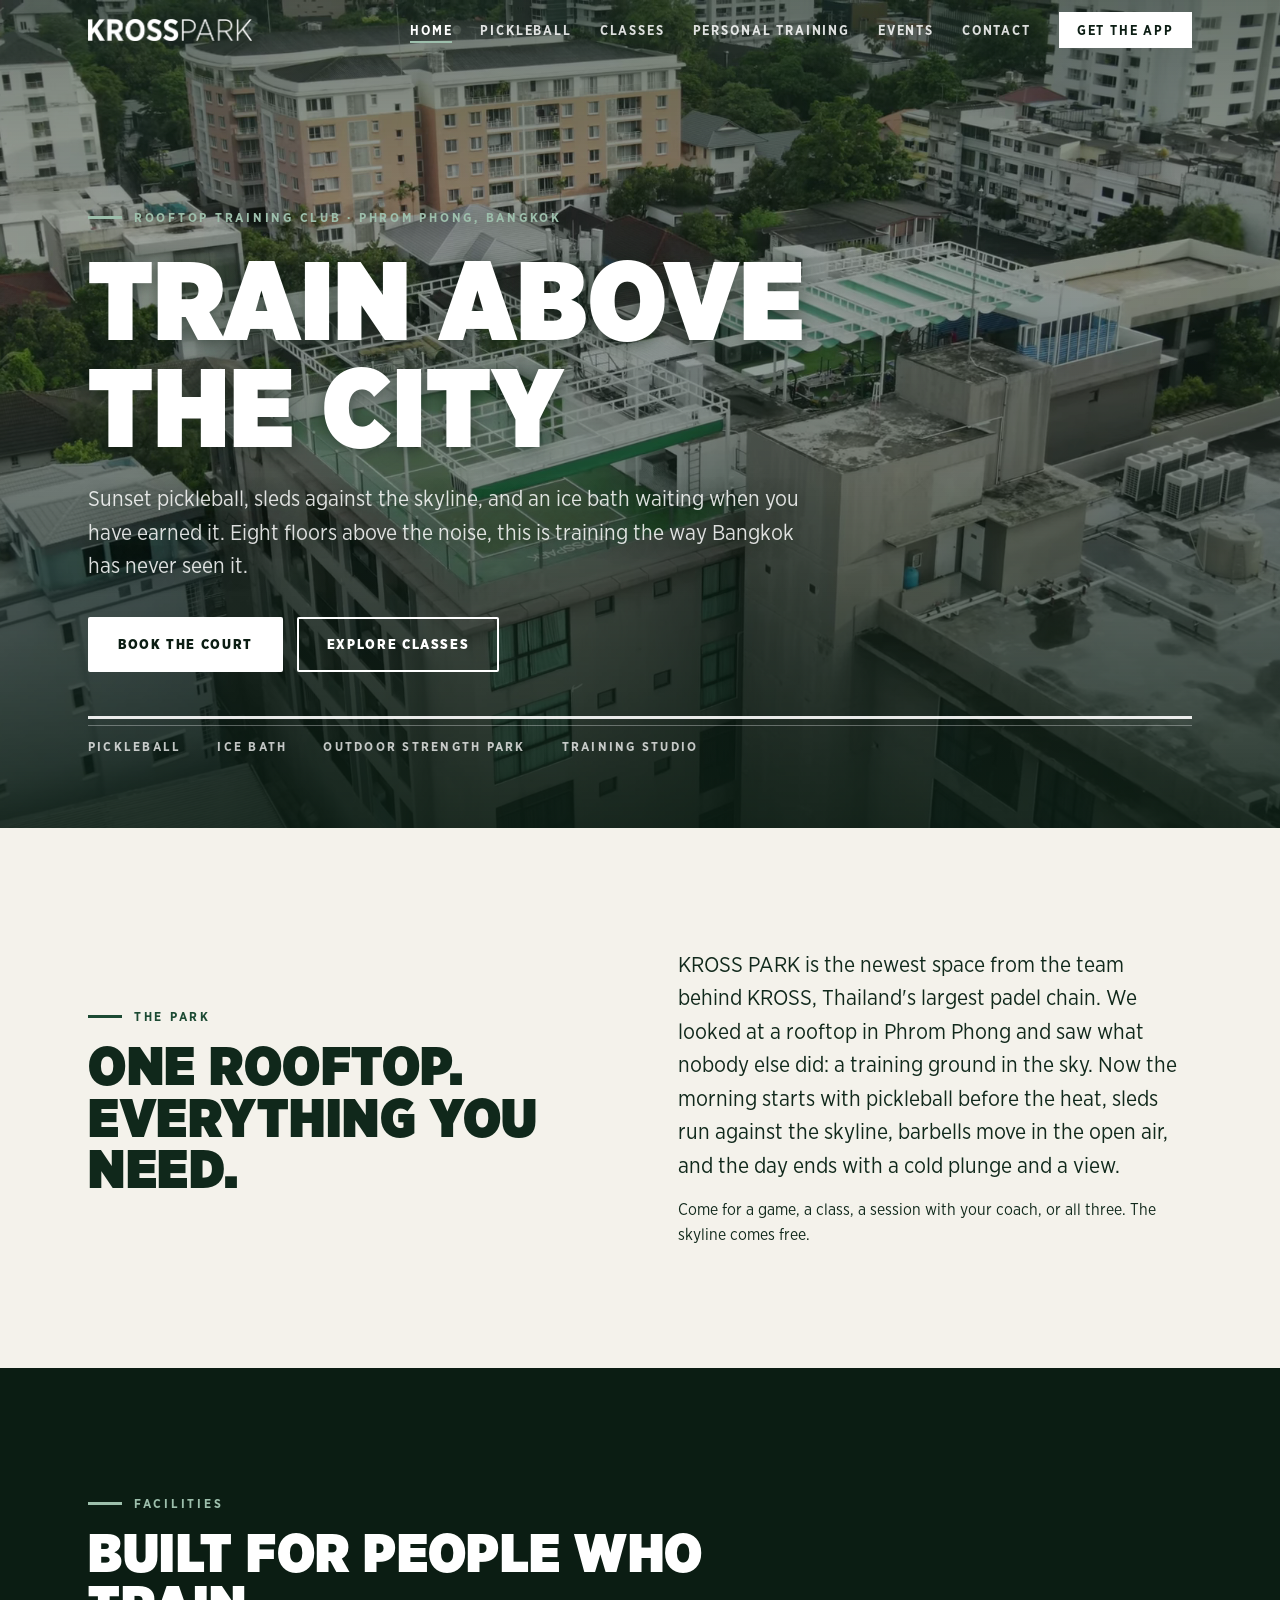
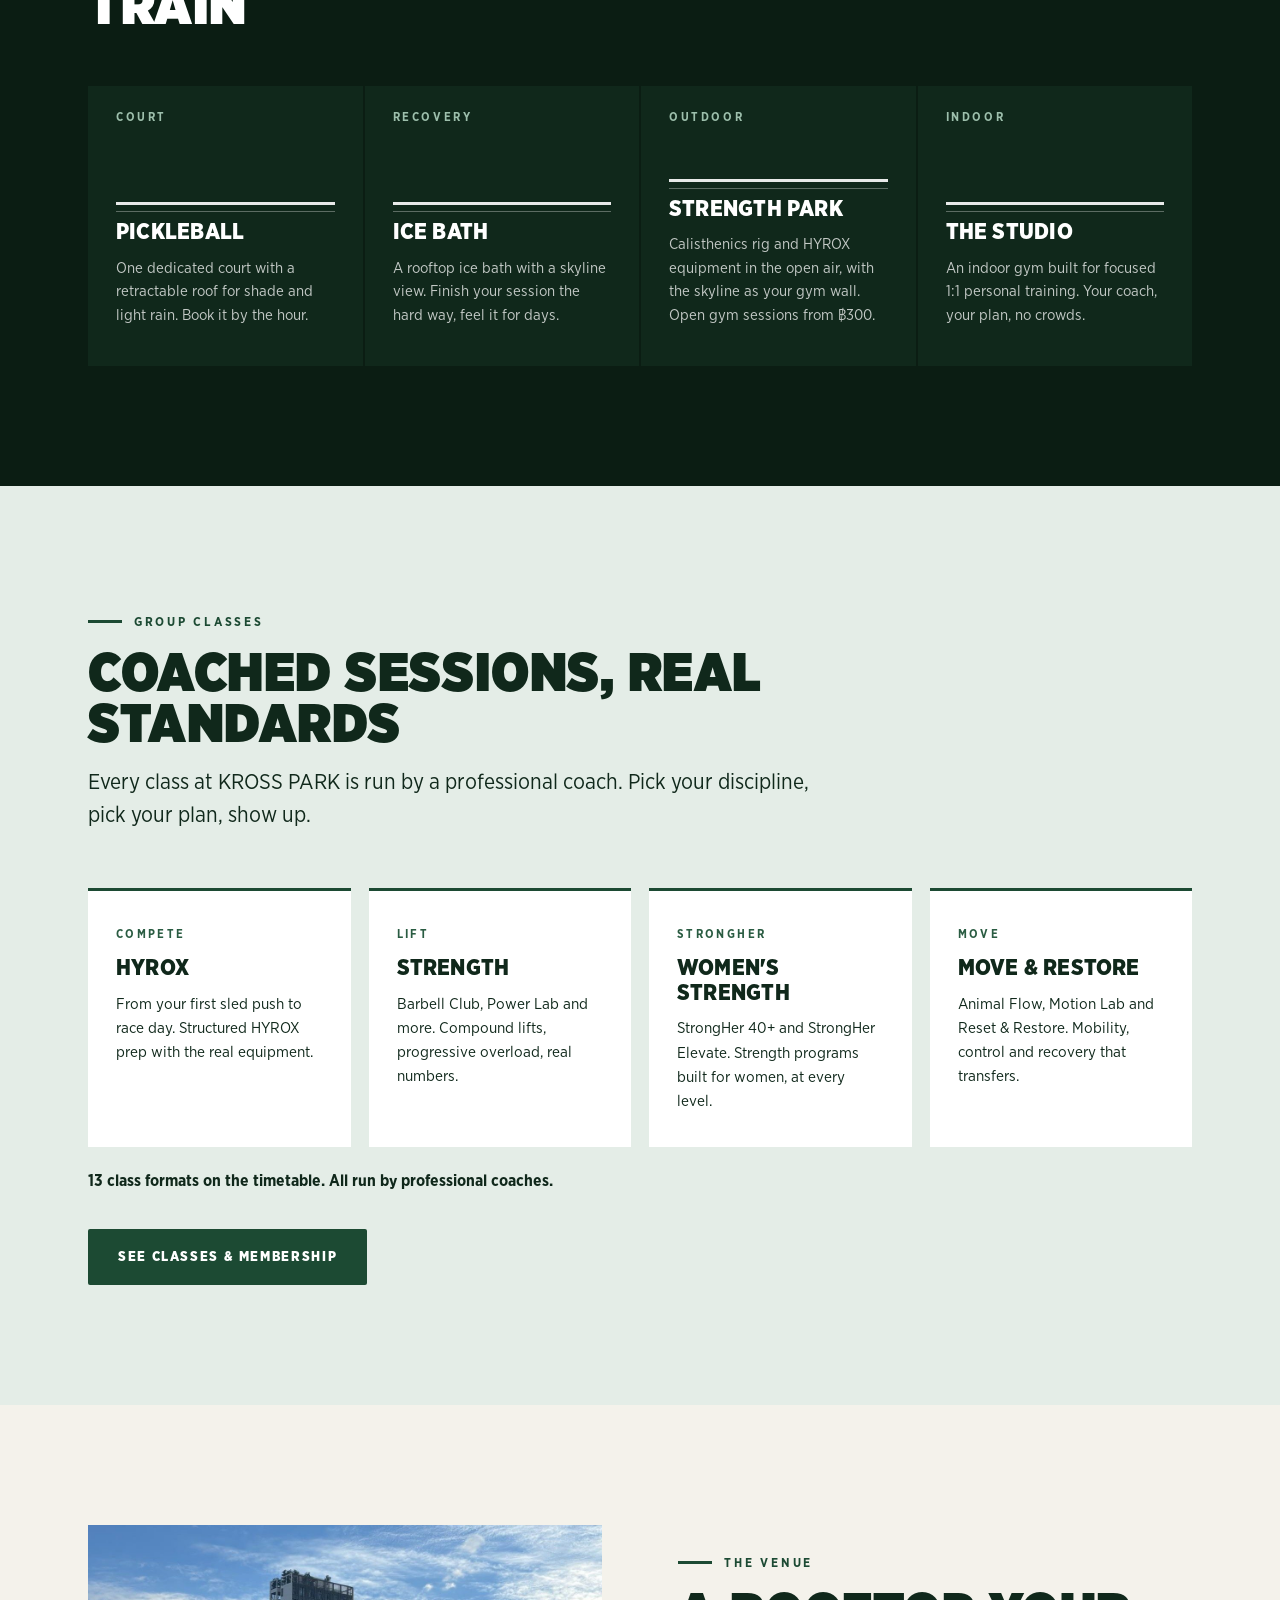
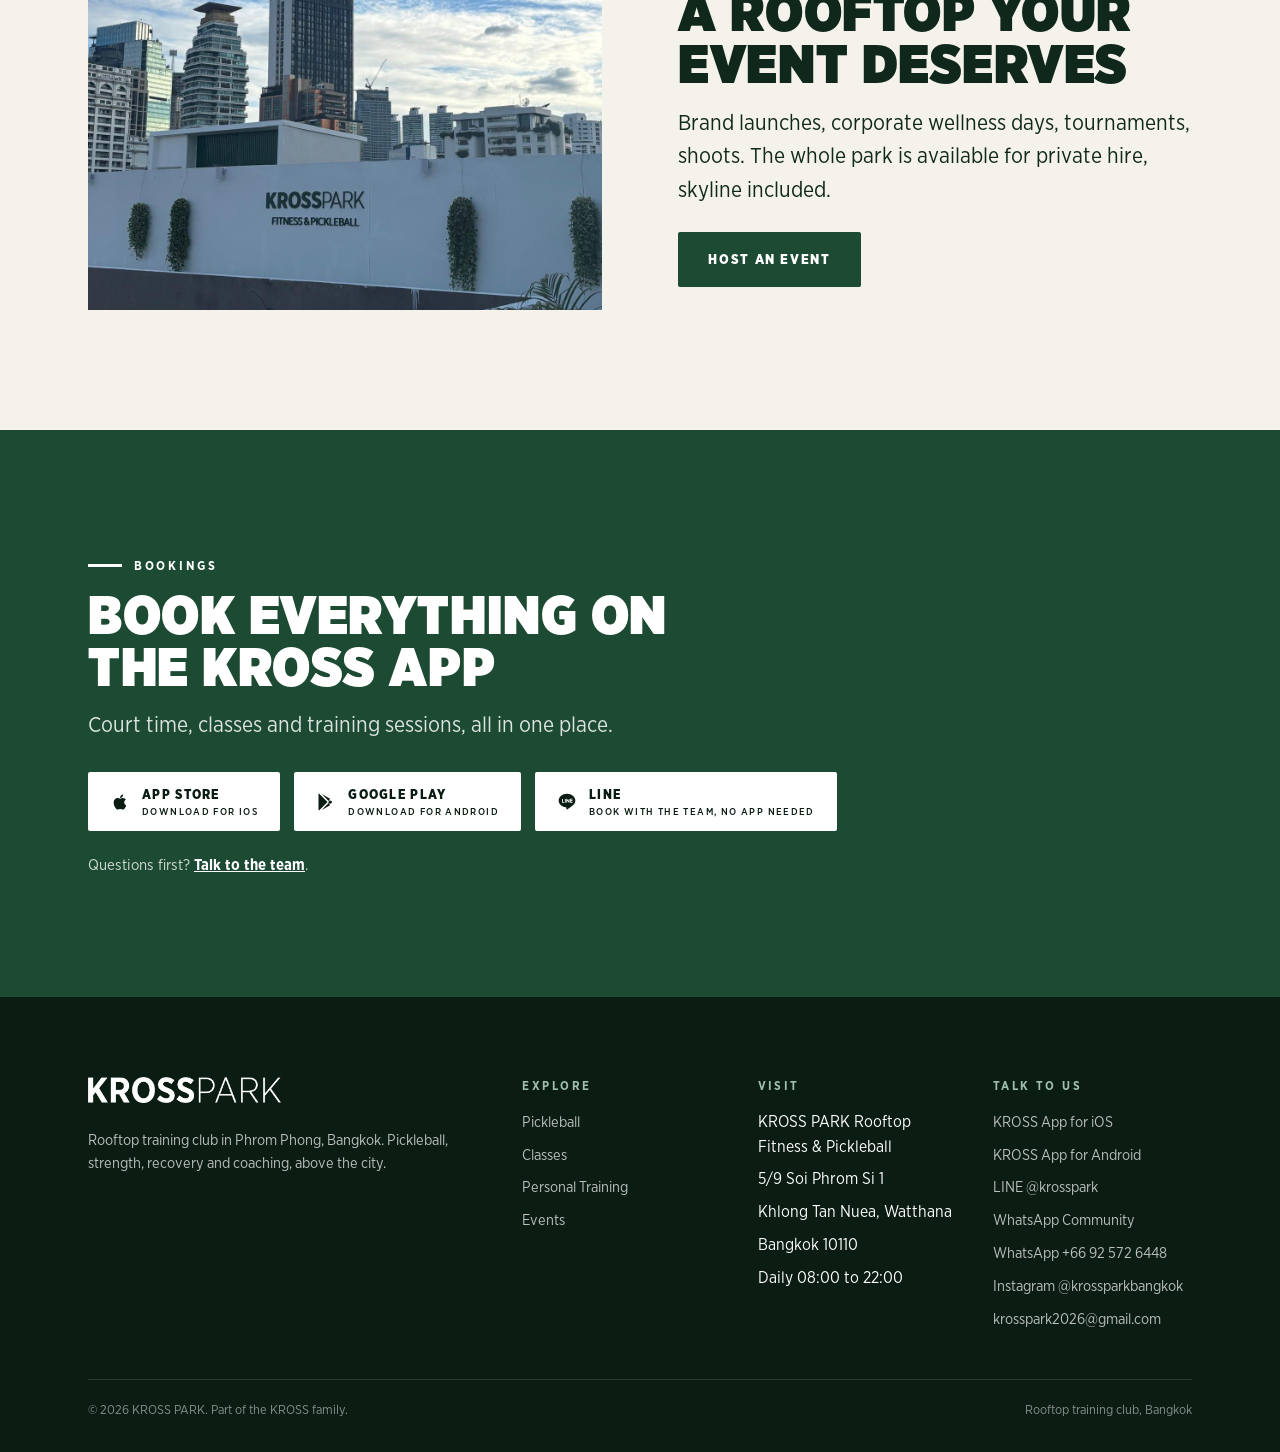
==== site/index.html @ 73fedc52 "Add LINE booking CTA next to app store buttons; training and classes LINE fallbacks Co-Authored-By: " ====
<!DOCTYPE html>
<html lang="en">
<head>
<meta charset="UTF-8">
<meta name="viewport" content="width=device-width, initial-scale=1.0">
<title>KROSS PARK | Rooftop Fitness &amp; Pickleball in Phrom Phong, Bangkok</title>
<meta name="description" content="Rooftop fitness and pickleball in Phrom Phong, Bangkok. Pickleball court, open gym, group classes, 1:1 personal training and an ice bath.">
<link rel="canonical" href="https://krosspark.club/">
<meta property="og:type" content="website">
<meta property="og:site_name" content="KROSS PARK">
<meta property="og:title" content="KROSS PARK | Rooftop Fitness &amp; Pickleball in Phrom Phong, Bangkok">
<meta property="og:description" content="Rooftop fitness and pickleball in Phrom Phong, Bangkok. Pickleball court, open gym, group classes, 1:1 personal training and an ice bath.">
<meta property="og:url" content="https://krosspark.club/">
<meta property="og:image" content="https://krosspark.club/assets/img/og-image.jpg">
<meta name="twitter:card" content="summary_large_image">
<link rel="icon" type="image/png" sizes="32x32" href="assets/img/favicon-32.png">
<link rel="icon" type="image/png" sizes="192x192" href="assets/img/favicon-192.png">
<link rel="apple-touch-icon" href="assets/img/apple-touch-icon.png">
<script async src="https://www.googletagmanager.com/gtag/js?id=G-YN3RY665Y2"></script>
<script>
window.dataLayer = window.dataLayer || [];
function gtag(){dataLayer.push(arguments);}
gtag('js', new Date());
gtag('config', 'G-YN3RY665Y2');
</script>
<script type="application/ld+json">
{
  "@context": "https://schema.org",
  "@type": "ExerciseGym",
  "name": "KROSS PARK Rooftop Fitness & Pickleball",
  "url": "https://krosspark.club/",
  "image": "https://krosspark.club/assets/img/og-image.jpg",
  "telephone": "+66925726448",
  "email": "krosspark2026@gmail.com",
  "address": {
    "@type": "PostalAddress",
    "streetAddress": "5/9 Soi Phrom Si 1, Khlong Tan Nuea, Watthana",
    "addressLocality": "Bangkok",
    "postalCode": "10110",
    "addressCountry": "TH"
  },
  "openingHoursSpecification": [{
    "@type": "OpeningHoursSpecification",
    "dayOfWeek": ["Monday","Tuesday","Wednesday","Thursday","Friday","Saturday","Sunday"],
    "opens": "08:00",
    "closes": "22:00"
  }],
  "sameAs": [
    "https://www.instagram.com/krossparkbangkok",
    "https://line.me/R/ti/p/@531jlxud"
  ],
  "parentOrganization": { "@type": "Organization", "name": "KROSS" }
}
</script>
<link rel="stylesheet" href="assets/styles.css">
</head>
<body>

<header class="site-header" id="siteHeader">
  <nav class="nav">
    <a class="logo" href="index.html"><img src="assets/img/logo-white.png" alt="KROSS PARK"></a>
    <button class="nav-toggle" aria-label="Open menu" onclick="document.getElementById('navLinks').classList.toggle('open')">
      <svg viewBox="0 0 24 24" fill="none" stroke="currentColor" stroke-width="2"><path d="M3 6h18M3 12h18M3 18h18"/></svg>
    </button>
    <ul class="nav-links" id="navLinks">
          <li><a href="index.html" aria-current="page">Home</a></li>
          <li><a href="pickleball.html">Pickleball</a></li>
          <li><a href="classes.html">Classes</a></li>
          <li><a href="training.html">Personal Training</a></li>
          <li><a href="events.html">Events</a></li>
          <li><a href="contact.html">Contact</a></li>
          <li><a class="nav-cta" href="index.html#app">Get the App</a></li>
    </ul>
  </nav>
</header>


<!-- ============ HERO ============ -->
<section class="hero">
  <div class="hero-media">
    <video autoplay muted loop playsinline poster="assets/img/hero-poster.jpg">
      <source src="assets/video/hero.webm" type="video/webm">
      <source src="assets/video/hero.mp4" type="video/mp4">
    </video>
  </div>
  <div class="hero-overlay"></div>
  <div class="wrap hero-inner">
    <span class="eyebrow">Rooftop training club · Phrom Phong, Bangkok</span>
    <h1>Train above<br>the city</h1>
    <p class="lead">Sunset pickleball, sleds against the skyline, and an ice bath waiting when you have earned it. Eight floors above the noise, this is training the way Bangkok has never seen it.</p>
    <div class="hero-ctas">
      <a class="btn btn-solid" href="pickleball.html">Book the court</a>
      <a class="btn btn-outline" href="classes.html">Explore classes</a>
    </div>
    <div class="hero-meta courtline light">
      <div>Pickleball</div>
      <div>Ice bath</div>
      <div>Outdoor strength park</div>
      <div>Training studio</div>
    </div>
  </div>
</section>

<!-- ============ INTRO ============ -->
<section class="section">
  <div class="wrap split reveal">
    <div>
      <span class="eyebrow" style="color:var(--forest-700)">The Park</span>
      <h2 style="margin-top:14px">One rooftop.<br>Everything you need.</h2>
    </div>
    <div>
      <p class="lead">KROSS PARK is the newest space from the team behind KROSS, Thailand's largest padel chain. We looked at a rooftop in Phrom Phong and saw what nobody else did: a training ground in the sky. Now the morning starts with pickleball before the heat, sleds run against the skyline, barbells move in the open air, and the day ends with a cold plunge and a view.</p>
      <p style="margin-top:16px; max-width:34em">Come for a game, a class, a session with your coach, or all three. The skyline comes free.</p>
    </div>
  </div>
</section>

<!-- ============ FACILITIES ============ -->
<section class="section section-dark on-dark">
  <div class="wrap">
    <div class="section-head reveal">
      <span class="eyebrow">Facilities</span>
      <h2>Built for people who train</h2>
    </div>
    <div class="grid grid-4 reveal">
      <a class="facility" href="pickleball.html">
        <span class="fnum">Court</span>
        <h3 class="courtline light">Pickleball</h3>
        <p>One dedicated court with a retractable roof for shade and light rain. Book it by the hour.</p>
      </a>
      <a class="facility" href="pickleball.html#recovery">
        <span class="fnum">Recovery</span>
        <h3 class="courtline light">Ice bath</h3>
        <p>A rooftop ice bath with a skyline view. Finish your session the hard way, feel it for days.</p>
      </a>
      <a class="facility" href="training.html#open-gym">
        <span class="fnum">Outdoor</span>
        <h3 class="courtline light">Strength park</h3>
        <p>Calisthenics rig and HYROX equipment in the open air, with the skyline as your gym wall. Open gym sessions from ฿300.</p>
      </a>
      <a class="facility" href="training.html">
        <span class="fnum">Indoor</span>
        <h3 class="courtline light">The studio</h3>
        <p>An indoor gym built for focused 1:1 personal training. Your coach, your plan, no crowds.</p>
      </a>
    </div>
  </div>
</section>

<!-- ============ CLASSES TEASER ============ -->
<section class="section section-sage">
  <div class="wrap">
    <div class="section-head reveal">
      <span class="eyebrow">Group classes</span>
      <h2>Coached sessions, real standards</h2>
      <p class="lead">Every class at KROSS PARK is run by a professional coach. Pick your discipline, pick your plan, show up.</p>
    </div>
    <div class="cards reveal">
      <div class="card">
        <span class="tag">Compete</span>
        <h3>HYROX</h3>
        <p>From your first sled push to race day. Structured HYROX prep with the real equipment.</p>
      </div>
      <div class="card">
        <span class="tag">Lift</span>
        <h3>Strength</h3>
        <p>Barbell Club, Power Lab and more. Compound lifts, progressive overload, real numbers.</p>
      </div>
      <div class="card">
        <span class="tag">StrongHer</span>
        <h3>Women's strength</h3>
        <p>StrongHer 40+ and StrongHer Elevate. Strength programs built for women, at every level.</p>
      </div>
      <div class="card">
        <span class="tag">Move</span>
        <h3>Move &amp; restore</h3>
        <p>Animal Flow, Motion Lab and Reset &amp; Restore. Mobility, control and recovery that transfers.</p>
      </div>
    </div>
    <p class="reveal" style="margin-top:22px; font-weight:700">13 class formats on the timetable. All run by professional coaches.</p>
    <div style="margin-top:36px" class="reveal">
      <a class="btn btn-green" href="classes.html">See classes &amp; membership</a>
    </div>
  </div>
</section>

<!-- ============ EVENTS TEASER ============ -->
<section class="section">
  <div class="wrap split reveal">
    <div class="split-media">
      <img src="assets/img/events.jpg" alt="KROSS PARK sign against the Bangkok skyline" loading="lazy">
    </div>
    <div>
      <span class="eyebrow" style="color:var(--forest-700)">The venue</span>
      <h2 style="margin-top:14px">A rooftop your event deserves</h2>
      <p class="lead" style="margin-top:16px">Brand launches, corporate wellness days, tournaments, shoots. The whole park is available for private hire, skyline included.</p>
      <div style="margin-top:26px">
        <a class="btn btn-green" href="events.html">Host an event</a>
      </div>
    </div>
  </div>
</section>

<!-- ============ APP BAND ============ -->
<section class="section section-green on-dark" id="app">
  <div class="wrap cta-band reveal">
    <span class="eyebrow">Bookings</span>
    <h2 style="margin-top:14px">Book everything on the KROSS App</h2>
    <p class="lead" style="margin-top:16px; color:rgba(255,255,255,.85)">Court time, classes and training sessions, all in one place.</p>
    <div style="margin-top:30px"><div class="store-btns">
      <a class="store-btn" href="https://apps.apple.com/us/app/kross-padel/id6741785490" target="_blank" rel="noopener">
        <svg viewBox="0 0 24 24" fill="currentColor"><path d="M17.05 20.28c-.98.95-2.05.8-3.08.35-1.09-.46-2.09-.48-3.24 0-1.44.62-2.2.44-3.06-.35C2.79 15.25 3.51 7.59 9.05 7.31c1.35.07 2.29.74 3.08.8 1.18-.24 2.31-.93 3.57-.84 1.51.12 2.65.72 3.4 1.8-3.12 1.87-2.38 5.98.48 7.13-.57 1.5-1.31 2.99-2.53 4.08zM12.03 7.25c-.15-2.23 1.66-4.07 3.74-4.25.29 2.58-2.34 4.5-3.74 4.25z"/></svg>
        <span>App Store<small>Download for iOS</small></span>
      </a>
      <a class="store-btn" href="https://play.google.com/store/apps/details?id=com.krosspadel.bookandgo" target="_blank" rel="noopener">
        <svg viewBox="0 0 24 24" fill="currentColor"><path d="M3.6 1.8c-.4.2-.6.6-.6 1.1v18.2c0 .5.2.9.6 1.1l10.2-10.2L3.6 1.8zm11.5 8.9L6.9 2.5l10 5.7-1.8 2.5zm3.6 2.6c.7-.5.7-1.7 0-2.2l-2.1-1.2-2 2.3 2 2.3 2.1-1.2zM6.9 21.5l8.2-8.2 1.8 2.5-10 5.7z"/></svg>
        <span>Google Play<small>Download for Android</small></span>
      </a>
      <a class="store-btn" href="https://line.me/R/ti/p/@531jlxud" target="_blank" rel="noopener">
        <svg viewBox="0 0 24 24" fill="currentColor"><path d="M12 2C6.48 2 2 5.64 2 10.13c0 4.03 3.57 7.4 8.4 8.03.33.07.77.22.88.5.1.26.07.66.03.92l-.14.86c-.04.26-.2 1 .88.55 1.08-.46 5.82-3.43 7.94-5.87C21.53 13.53 22 11.9 22 10.13 22 5.64 17.52 2 12 2zM8.6 12.9H6.5a.5.5 0 0 1-.5-.5V8.6a.5.5 0 0 1 1 0v3.3h1.6a.5.5 0 0 1 0 1zm1.9-.5a.5.5 0 0 1-1 0V8.6a.5.5 0 0 1 1 0v3.8zm4.5 0a.5.5 0 0 1-.9.3l-1.9-2.6v2.3a.5.5 0 0 1-1 0V8.6a.5.5 0 0 1 .9-.3l1.9 2.6V8.6a.5.5 0 0 1 1 0v3.8zm3.3-2.4a.5.5 0 0 1 0 1h-1.6v.9h1.6a.5.5 0 0 1 0 1h-2.1a.5.5 0 0 1-.5-.5V8.6a.5.5 0 0 1 .5-.5h2.1a.5.5 0 0 1 0 1h-1.6v.9h1.6z"/></svg>
        <span>LINE<small>Book with the team, no app needed</small></span>
      </a>
    </div></div>
    <p style="margin-top:22px; font-size:.95rem; color:rgba(255,255,255,.8)">Questions first? <a href="contact.html" style="color:var(--white); font-weight:700">Talk to the team</a>.</p>
  </div>
</section>


<footer class="site-footer">
  <div class="wrap">
    <div class="footer-grid">
      <div class="footer-col">
        <a class="logo" href="index.html"><img src="assets/img/logo-white.png" alt="KROSS PARK"></a>
        <p style="margin-top:14px">Rooftop training club in Phrom Phong, Bangkok. Pickleball, strength, recovery and coaching, above the city.</p>
      </div>
      <div class="footer-col">
        <h4>Explore</h4>
        <ul>
          <li><a href="pickleball.html">Pickleball</a></li>
          <li><a href="classes.html">Classes</a></li>
          <li><a href="training.html">Personal Training</a></li>
          <li><a href="events.html">Events</a></li>
        </ul>
      </div>
      <div class="footer-col">
        <h4>Visit</h4>
        <ul>
          <li>KROSS PARK Rooftop Fitness &amp; Pickleball</li>
          <li>5/9 Soi Phrom Si 1</li>
          <li>Khlong Tan Nuea, Watthana</li>
          <li>Bangkok 10110</li>
          <li>Daily 08:00 to 22:00</li>
        </ul>
      </div>
      <div class="footer-col">
        <h4>Talk to us</h4>
        <ul>
          <li><a href="https://apps.apple.com/us/app/kross-padel/id6741785490" target="_blank" rel="noopener">KROSS App for iOS</a></li>
          <li><a href="https://play.google.com/store/apps/details?id=com.krosspadel.bookandgo" target="_blank" rel="noopener">KROSS App for Android</a></li>
          <li><a href="https://line.me/R/ti/p/@531jlxud" target="_blank" rel="noopener">LINE @krosspark</a></li>
          <li><a href="https://chat.whatsapp.com/Is66HkwpgYCAmzRa89bq48" target="_blank" rel="noopener">WhatsApp Community</a></li>
          <li><a href="https://wa.me/66925726448" target="_blank" rel="noopener">WhatsApp +66 92 572 6448</a></li>
          <li><a href="https://www.instagram.com/krossparkbangkok" target="_blank" rel="noopener">Instagram @krossparkbangkok</a></li>
          <li><a href="mailto:krosspark2026@gmail.com">krosspark2026@gmail.com</a></li>
        </ul>
      </div>
    </div>
    <div class="footer-bottom">
      <span>© 2026 KROSS PARK. Part of the KROSS family.</span>
      <span>Rooftop training club, Bangkok</span>
    </div>
  </div>
</footer>

<script>
const header = document.getElementById('siteHeader');
addEventListener('scroll', () => header.classList.toggle('scrolled', scrollY > 40), {passive:true});
if (location.pathname.split('/').pop() !== 'index.html' && location.pathname.split('/').pop() !== '') header.classList.add('scrolled');
const io = new IntersectionObserver(es => es.forEach(e => e.isIntersecting && e.target.classList.add('in')), {threshold:.12});
document.querySelectorAll('.reveal').forEach(el => io.observe(el));

document.addEventListener('click', function(e){
  var a = e.target.closest('a'); if(!a || typeof gtag !== 'function') return;
  var h = a.href || '';
  if(h.indexOf('apps.apple.com') > -1) gtag('event','app_download_click',{platform:'ios'});
  else if(h.indexOf('play.google.com') > -1) gtag('event','app_download_click',{platform:'android'});
  else if(h.indexOf('chat.whatsapp.com') > -1) gtag('event','community_join_click',{});
  else if(h.indexOf('line.me') > -1) gtag('event','contact_click',{channel:'line'});
  else if(h.indexOf('wa.me') > -1) gtag('event','contact_click',{channel:'whatsapp'});
  else if(h.indexOf('mailto:') === 0) gtag('event','contact_click',{channel:'email'});
});
var enq = document.querySelector('form.enquiry');
if(enq) enq.addEventListener('submit', function(){ if(typeof gtag === 'function') gtag('event','generate_lead',{form:'enquiry'}); });

</script>
</body>
</html>
---- site/assets/styles.css ----
/* ============================================================
   KROSS PARK — styles.css
   Palette: forest greens + court sage (from the rooftop court)
   Type: Gotham Narrow (self-hosted woff2)
   Signature: white court-line motif used as structure
   ============================================================ */

@font-face { font-family: 'Gotham Narrow'; src: url('fonts/GothamNarrow-Book.woff2') format('woff2'); font-weight: 400; font-style: normal; font-display: swap; }
@font-face { font-family: 'Gotham Narrow'; src: url('fonts/GothamNarrow-Medium.woff2') format('woff2'); font-weight: 500; font-style: normal; font-display: swap; }
@font-face { font-family: 'Gotham Narrow'; src: url('fonts/GothamNarrow-Bold.woff2') format('woff2'); font-weight: 700; font-style: normal; font-display: swap; }
@font-face { font-family: 'Gotham Narrow'; src: url('fonts/GothamNarrow-Black.woff2') format('woff2'); font-weight: 800; font-style: normal; font-display: swap; }
@font-face { font-family: 'Gotham Narrow'; src: url('fonts/GothamNarrow-Ultra.woff2') format('woff2'); font-weight: 900; font-style: normal; font-display: swap; }

:root {
  --forest-950: #0B1D13;
  --forest-900: #10281B;
  --forest-800: #16382555;
  --forest-700: #1C4A33;
  --forest-600: #2A5C42;
  --sage: #9DBFAC;        /* court surface green */
  --sage-tint: #E4EDE7;
  --bone: #F4F2EB;
  --white: #FFFFFF;
  --ink: #10281B;
  --line: rgba(255,255,255,.9);

  --font: 'Gotham Narrow', 'Barlow Semi Condensed', Arial, sans-serif;
  --max: 1200px;
  --pad: clamp(20px, 4vw, 48px);
  --radius: 2px;
}

* { margin: 0; padding: 0; box-sizing: border-box; }
html { scroll-behavior: smooth; }
body {
  font-family: var(--font);
  font-weight: 400;
  color: var(--ink);
  background: var(--bone);
  line-height: 1.55;
  -webkit-font-smoothing: antialiased;
}

img, video { max-width: 100%; display: block; }
a { color: inherit; }

.wrap { max-width: var(--max); margin: 0 auto; padding-left: var(--pad); padding-right: var(--pad); }

/* ---------- type scale ---------- */
h1, h2, h3 { font-weight: 900; text-transform: uppercase; line-height: .95; letter-spacing: .01em; }
h1 { font-size: clamp(3rem, 9vw, 7rem); }
h2 { font-size: clamp(2rem, 5vw, 3.4rem); }
h3 { font-size: clamp(1.15rem, 2vw, 1.4rem); font-weight: 800; line-height: 1.1; }
p.lead { font-size: clamp(1.1rem, 1.8vw, 1.35rem); font-weight: 400; max-width: 34em; }

.eyebrow {
  display: inline-flex; align-items: center; gap: 12px;
  font-size: .78rem; font-weight: 700; text-transform: uppercase;
  letter-spacing: .22em;
}
.eyebrow::before { content: ""; width: 34px; height: 3px; background: currentColor; }

/* ---------- court-line motif ---------- */
.courtline { border-top: 3px solid var(--forest-700); position: relative; }
.courtline::after {
  content: ""; position: absolute; top: 6px; left: 0; right: 0;
  border-top: 1px solid var(--forest-700); opacity: .35;
}
.on-dark .courtline, .courtline.light { border-color: var(--line); }
.on-dark .courtline::after, .courtline.light::after { border-color: var(--line); }

/* ---------- header ---------- */
.site-header {
  position: fixed; top: 0; left: 0; right: 0; z-index: 50;
  transition: background .3s ease, box-shadow .3s ease;
}
.site-header.scrolled { background: var(--forest-950); box-shadow: 0 1px 0 rgba(255,255,255,.08); }
.nav {
  display: flex; align-items: center; justify-content: space-between;
  padding: 18px var(--pad); max-width: var(--max); margin: 0 auto;
  color: var(--white);
}
.logo {
  font-weight: 900; font-size: 1.35rem; letter-spacing: .04em;
  text-transform: uppercase; text-decoration: none; line-height: 1;
  display: flex; align-items: baseline; gap: 6px;
}
.logo span { font-weight: 400; letter-spacing: .18em; }
.nav-links { display: flex; align-items: center; gap: 28px; list-style: none; }
.nav-links a {
  text-decoration: none; font-size: .82rem; font-weight: 700;
  text-transform: uppercase; letter-spacing: .14em; opacity: .85;
}
.nav-links a:hover, .nav-links a[aria-current="page"] { opacity: 1; border-bottom: 2px solid var(--sage); padding-bottom: 3px; }
.nav-cta {
  background: var(--white); color: var(--forest-950) !important;
  padding: 10px 18px; opacity: 1 !important; border: none !important;
}
.nav-cta:hover { background: var(--sage); }
.nav-toggle { display: none; background: none; border: 0; color: var(--white); cursor: pointer; }
.nav-toggle svg { width: 30px; height: 30px; }

@media (max-width: 860px) {
  .nav-toggle { display: block; }
  .nav-links {
    display: none; position: absolute; top: 100%; left: 0; right: 0;
    background: var(--forest-950); flex-direction: column; align-items: flex-start;
    padding: 20px var(--pad) 30px; gap: 20px;
  }
  .nav-links.open { display: flex; }
}

/* ---------- hero ---------- */
.hero {
  position: relative; min-height: 92svh; display: flex; align-items: flex-end;
  background: var(--forest-950); color: var(--white); overflow: hidden;
}
.hero-media { position: absolute; inset: 0; }
.hero-media video, .hero-media img { width: 100%; height: 100%; object-fit: cover; }
.hero-placeholder {
  position: absolute; inset: 0;
  background:
    linear-gradient(10deg, rgba(11,29,19,.92) 20%, rgba(28,74,51,.55) 70%, rgba(157,191,172,.35) 100%);
}
/* faint court lines across the hero while the drone film is pending */
.hero-placeholder::after {
  content: ""; position: absolute; inset: 0;
  background:
    linear-gradient(to right, rgba(255,255,255,.10) 2px, transparent 2px) 50% 0 / 50.1% 100% no-repeat,
    linear-gradient(to bottom, rgba(255,255,255,.10) 2px, transparent 2px) 0 68% / 100% 32% no-repeat;
}
.hero-overlay { position: absolute; inset: 0; background:
  linear-gradient(to top, rgba(11,29,19,.85) 0%, rgba(11,29,19,.47) 45%, rgba(11,29,19,.37) 75%, rgba(11,29,19,.57) 100%); }
.hero-inner { position: relative; z-index: 2; width: 100%; padding-top: 130px; padding-bottom: clamp(48px, 8vh, 96px); }
.hero .eyebrow { color: var(--sage); margin-bottom: 20px; }
.hero p.lead { margin-top: 22px; color: rgba(255,255,255,.85); }
.hero-ctas { display: flex; flex-wrap: wrap; gap: 14px; margin-top: 34px; }

.hero-meta {
  position: relative; z-index: 2;
  display: flex; gap: 36px; flex-wrap: wrap;
  margin-top: 44px; padding-top: 18px;
}
.hero-meta div { font-size: .78rem; font-weight: 700; letter-spacing: .18em; text-transform: uppercase; color: rgba(255,255,255,.75); }

/* ---------- buttons ---------- */
.btn {
  display: inline-block; text-decoration: none; cursor: pointer;
  font-family: var(--font); font-weight: 800; text-transform: uppercase;
  letter-spacing: .12em; font-size: .85rem;
  padding: 15px 28px; border: 2px solid transparent; border-radius: var(--radius);
  transition: background .2s, color .2s, border-color .2s;
}
.btn-solid { background: var(--white); color: var(--forest-950); }
.btn-solid:hover { background: var(--sage); }
.btn-green { background: var(--forest-700); color: var(--white); }
.btn-green:hover { background: var(--forest-950); }
.btn-outline { border-color: currentColor; color: var(--white); background: transparent; }
.btn-outline:hover { background: var(--white); color: var(--forest-950); border-color: var(--white); }
.btn-outline.dark-context { color: var(--forest-700); }
.btn-outline.dark-context:hover { background: var(--forest-700); color: var(--white); border-color: var(--forest-700); }

/* ---------- sections ---------- */
.section { padding: clamp(64px, 10vw, 120px) 0; }
.section-dark { background: var(--forest-950); color: var(--white); }
.section-green { background: var(--forest-700); color: var(--white); }
.section-sage { background: var(--sage-tint); }
.section-head { margin-bottom: clamp(32px, 5vw, 56px); }
.section-head .eyebrow { color: var(--forest-700); margin-bottom: 14px; }
.section-dark .section-head .eyebrow, .section-green .section-head .eyebrow { color: var(--sage); }
.section-head h2 { max-width: 14em; }
.section-head p.lead { margin-top: 16px; }

/* ---------- facility grid ---------- */
.grid { display: grid; gap: 2px; }
.grid-2 { grid-template-columns: repeat(2, 1fr); }
.grid-4 { grid-template-columns: repeat(4, 1fr); }
@media (max-width: 980px) { .grid-4 { grid-template-columns: repeat(2, 1fr); } }
@media (max-width: 620px) { .grid-4, .grid-2 { grid-template-columns: 1fr; } }

.facility {
  background: var(--forest-900); color: var(--white);
  padding: 34px 28px 40px; min-height: 280px;
  display: flex; flex-direction: column; justify-content: flex-end; gap: 12px;
  position: relative; overflow: hidden;
  text-decoration: none; transition: background .25s;
}
.facility:hover { background: var(--forest-700); }
.facility .fnum {
  position: absolute; top: 22px; left: 28px;
  font-size: .74rem; font-weight: 700; letter-spacing: .22em; color: var(--sage);
  text-transform: uppercase;
}
.facility h3 { padding-top: 14px; }
.facility h3.courtline { border-top-width: 3px; }
.facility p { font-size: .95rem; color: rgba(255,255,255,.75); }

/* ---------- class cards ---------- */
.card {
  background: var(--white); padding: 34px 28px;
  border-top: 3px solid var(--forest-700);
  display: flex; flex-direction: column; gap: 12px;
}
.card .tag { font-size: .74rem; font-weight: 700; letter-spacing: .2em; text-transform: uppercase; color: var(--forest-600); }
.card p { font-size: .97rem; }
.cards { display: grid; gap: 18px; grid-template-columns: repeat(auto-fit, minmax(250px, 1fr)); }

/* ---------- pricing ---------- */
.plans { display: grid; gap: 18px; grid-template-columns: repeat(auto-fit, minmax(260px, 1fr)); }
.plan {
  background: var(--white); padding: 40px 32px;
  border-top: 3px solid var(--forest-700);
  display: flex; flex-direction: column; gap: 14px;
}
.plan.featured { background: var(--forest-950); color: var(--white); border-top-color: var(--sage); }
.plan .price { font-size: 2.4rem; font-weight: 900; line-height: 1; }
.plan .price small { font-size: .9rem; font-weight: 500; letter-spacing: .05em; }
.plan ul { list-style: none; display: flex; flex-direction: column; gap: 8px; font-size: .95rem; }
.plan ul li::before { content: "— "; color: var(--sage); font-weight: 700; }
.plan .btn { margin-top: auto; text-align: center; }

/* ---------- split layout ---------- */
.split { display: grid; grid-template-columns: 1fr 1fr; gap: clamp(32px, 6vw, 80px); align-items: center; }
@media (max-width: 860px) { .split { grid-template-columns: 1fr; } }
.split-media {
  aspect-ratio: 4/3; background: var(--forest-900); position: relative; overflow: hidden;
}
.split-media img { width: 100%; height: 100%; object-fit: cover; }
.media-note {
  position: absolute; inset: 0; display: flex; align-items: center; justify-content: center;
  color: var(--sage); font-size: .78rem; font-weight: 700; letter-spacing: .2em; text-transform: uppercase;
  text-align: center; padding: 20px;
  background:
    linear-gradient(to right, rgba(255,255,255,.08) 2px, transparent 2px) 50% 0 / 50.1% 100% no-repeat,
    linear-gradient(135deg, var(--forest-900), var(--forest-700));
}

/* ---------- rate table ---------- */
.rates { width: 100%; border-collapse: collapse; background: var(--white); }
.rates th, .rates td { text-align: left; padding: 16px 20px; border-bottom: 1px solid rgba(16,40,27,.12); font-size: .97rem; }
.rates th { font-size: .76rem; font-weight: 700; letter-spacing: .18em; text-transform: uppercase; background: var(--forest-700); color: var(--white); }
.rates td strong { font-weight: 800; }

/* ---------- schedule note / placeholder blocks ---------- */
.placeholder-note {
  border: 2px dashed var(--forest-600); padding: 26px 28px;
  font-size: .9rem; font-weight: 500; letter-spacing: .04em;
  color: var(--forest-700); background: rgba(157,191,172,.12);
}

/* ---------- CTA band ---------- */
.cta-band { text-align: left; }
.cta-band h2 { max-width: 12em; }
.cta-band .hero-ctas { margin-top: 30px; }

/* ---------- contact ---------- */
.contact-grid { display: grid; grid-template-columns: 1.1fr .9fr; gap: clamp(32px, 6vw, 72px); }
@media (max-width: 860px) { .contact-grid { grid-template-columns: 1fr; } }

form.enquiry { display: flex; flex-direction: column; gap: 16px; }
.field { display: flex; flex-direction: column; gap: 6px; }
.field label { font-size: .76rem; font-weight: 700; letter-spacing: .18em; text-transform: uppercase; }
.field input, .field select, .field textarea {
  font-family: var(--font); font-size: 1rem; padding: 14px 16px;
  border: 1px solid rgba(16,40,27,.25); background: var(--white); border-radius: var(--radius);
}
.field input:focus, .field select:focus, .field textarea:focus {
  outline: 3px solid var(--sage); border-color: var(--forest-700);
}
.contact-channels { display: flex; flex-direction: column; gap: 22px; }
.channel { border-top: 3px solid var(--forest-700); padding-top: 14px; }
.channel .tag { font-size: .74rem; font-weight: 700; letter-spacing: .2em; text-transform: uppercase; color: var(--forest-600); display: block; margin-bottom: 6px; }
.channel a { font-weight: 800; font-size: 1.15rem; text-decoration: none; }
.channel a:hover { color: var(--forest-600); }
.map-embed { width: 100%; aspect-ratio: 16/10; border: 0; filter: grayscale(.2) sepia(.08); }

/* ---------- footer ---------- */
.site-footer { background: var(--forest-950); color: var(--white); padding: clamp(48px, 7vw, 80px) 0 32px; }
.footer-grid { display: grid; grid-template-columns: 2fr 1fr 1fr 1fr; gap: 36px; }
@media (max-width: 860px) { .footer-grid { grid-template-columns: 1fr 1fr; } }
@media (max-width: 560px) { .footer-grid { grid-template-columns: 1fr; } }
.site-footer .logo { font-size: 1.6rem; margin-bottom: 12px; display: inline-flex; }
.site-footer p, .site-footer a { font-size: .92rem; color: rgba(255,255,255,.72); text-decoration: none; }
.site-footer a:hover { color: var(--white); }
.footer-col h4 { font-size: .76rem; font-weight: 700; letter-spacing: .2em; text-transform: uppercase; color: var(--sage); margin-bottom: 14px; }
.footer-col ul { list-style: none; display: flex; flex-direction: column; gap: 8px; }
.footer-bottom {
  margin-top: 48px; padding-top: 20px; border-top: 1px solid rgba(255,255,255,.14);
  display: flex; justify-content: space-between; flex-wrap: wrap; gap: 10px;
  font-size: .8rem; color: rgba(255,255,255,.5);
}

/* ---------- page hero (interior pages) ---------- */
.page-hero {
  background: var(--forest-950); color: var(--white);
  padding: clamp(140px, 20vw, 200px) 0 clamp(48px, 7vw, 80px);
}
.page-hero .eyebrow { color: var(--sage); margin-bottom: 16px; }
.page-hero h1 { font-size: clamp(2.6rem, 7vw, 5rem); }
.page-hero p.lead { margin-top: 18px; color: rgba(255,255,255,.85); }

/* ---------- reveal animation ---------- */
.reveal { opacity: 0; transform: translateY(24px); transition: opacity .7s ease, transform .7s ease; }
.reveal.in { opacity: 1; transform: none; }
@media (prefers-reduced-motion: reduce) {
  html { scroll-behavior: auto; }
  .reveal { opacity: 1; transform: none; transition: none; }
}

/* ---------- focus visibility ---------- */
a:focus-visible, button:focus-visible { outline: 3px solid var(--sage); outline-offset: 2px; }

/* ---------- logo image ---------- */
.logo img { height: 22px; width: auto; display: block; }
.site-footer .logo img { height: 26px; }

/* ---------- app store buttons ---------- */
.store-btns { display: flex; flex-wrap: wrap; gap: 14px; }
.store-btn {
  display: inline-flex; align-items: center; gap: 12px;
  background: var(--white); color: var(--forest-950); text-decoration: none;
  padding: 12px 22px; border-radius: var(--radius);
  font-weight: 800; text-transform: uppercase; letter-spacing: .1em; font-size: .82rem;
  transition: background .2s;
}
.store-btn:hover { background: var(--sage); }
.store-btn svg { width: 20px; height: 20px; flex: none; }
.store-btn small { display: block; font-weight: 500; font-size: .62rem; letter-spacing: .14em; }


/* ---------- mobile hero readability ---------- */
.hero-inner h1, .hero-inner p.lead, .hero-inner .eyebrow { text-shadow: 0 2px 18px rgba(11,29,19,.55); }
@media (max-width: 860px) {
  .hero-overlay { background: linear-gradient(to top, rgba(11,29,19,.88) 0%, rgba(11,29,19,.60) 50%, rgba(11,29,19,.67) 100%); }
  .hero { min-height: 100svh; }
  .hero-meta { gap: 14px 28px; margin-top: 32px; }
  .hero-ctas { justify-content: center; }
  .hero-ctas .btn { text-align: center; }
  .hero-meta div { font-size: .72rem; }
}


/* ---------- responsive tables ---------- */
.table-scroll { overflow-x: auto; -webkit-overflow-scrolling: touch; }
.table-scroll .rates { min-width: 560px; }
@media (max-width: 620px) {
  .rates th, .rates td { padding: 12px 14px; font-size: .88rem; }
}

/* ---------- mobile facility cards: natural height ---------- */
@media (max-width: 620px) {
  .facility { min-height: 0; padding: 60px 24px 30px; }
}

/* ---------- expandable class grid ---------- */
.cards .hidden-class { display: none; }
.cards.expanded .hidden-class { display: flex; }
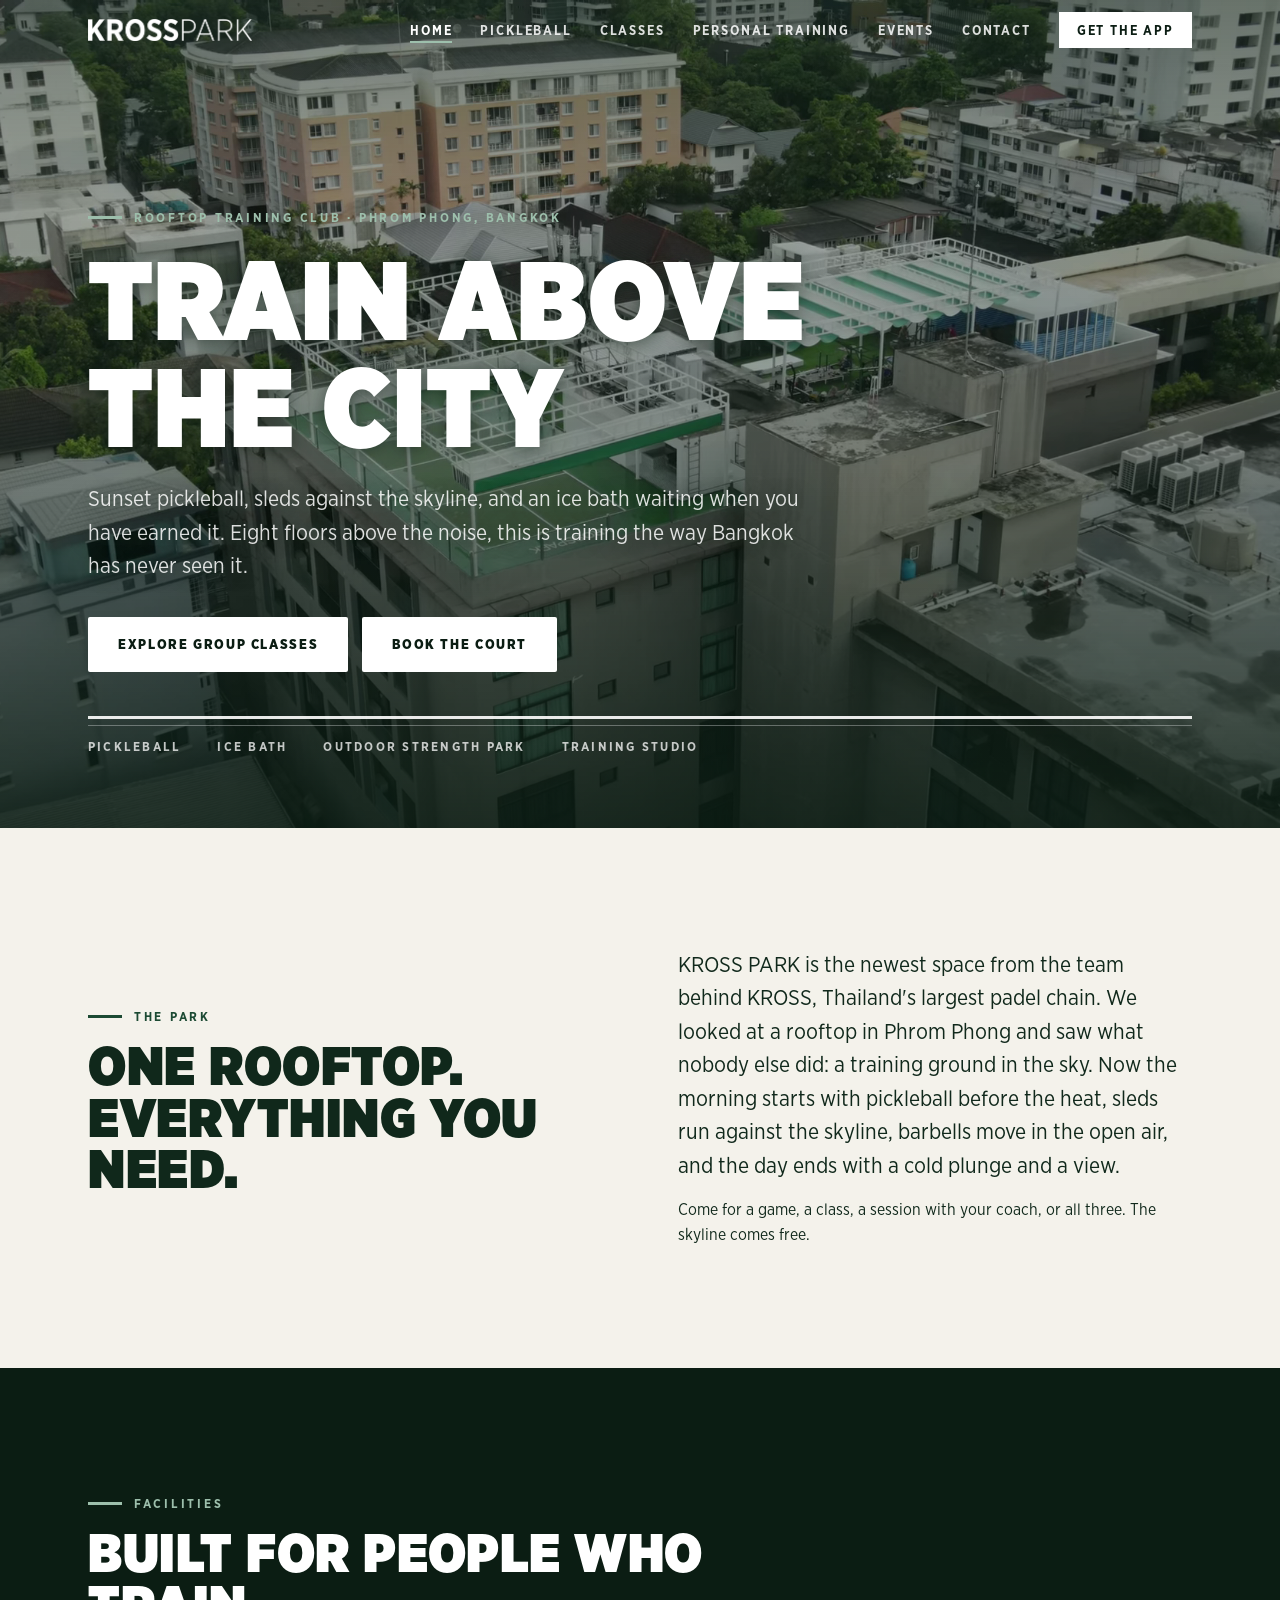
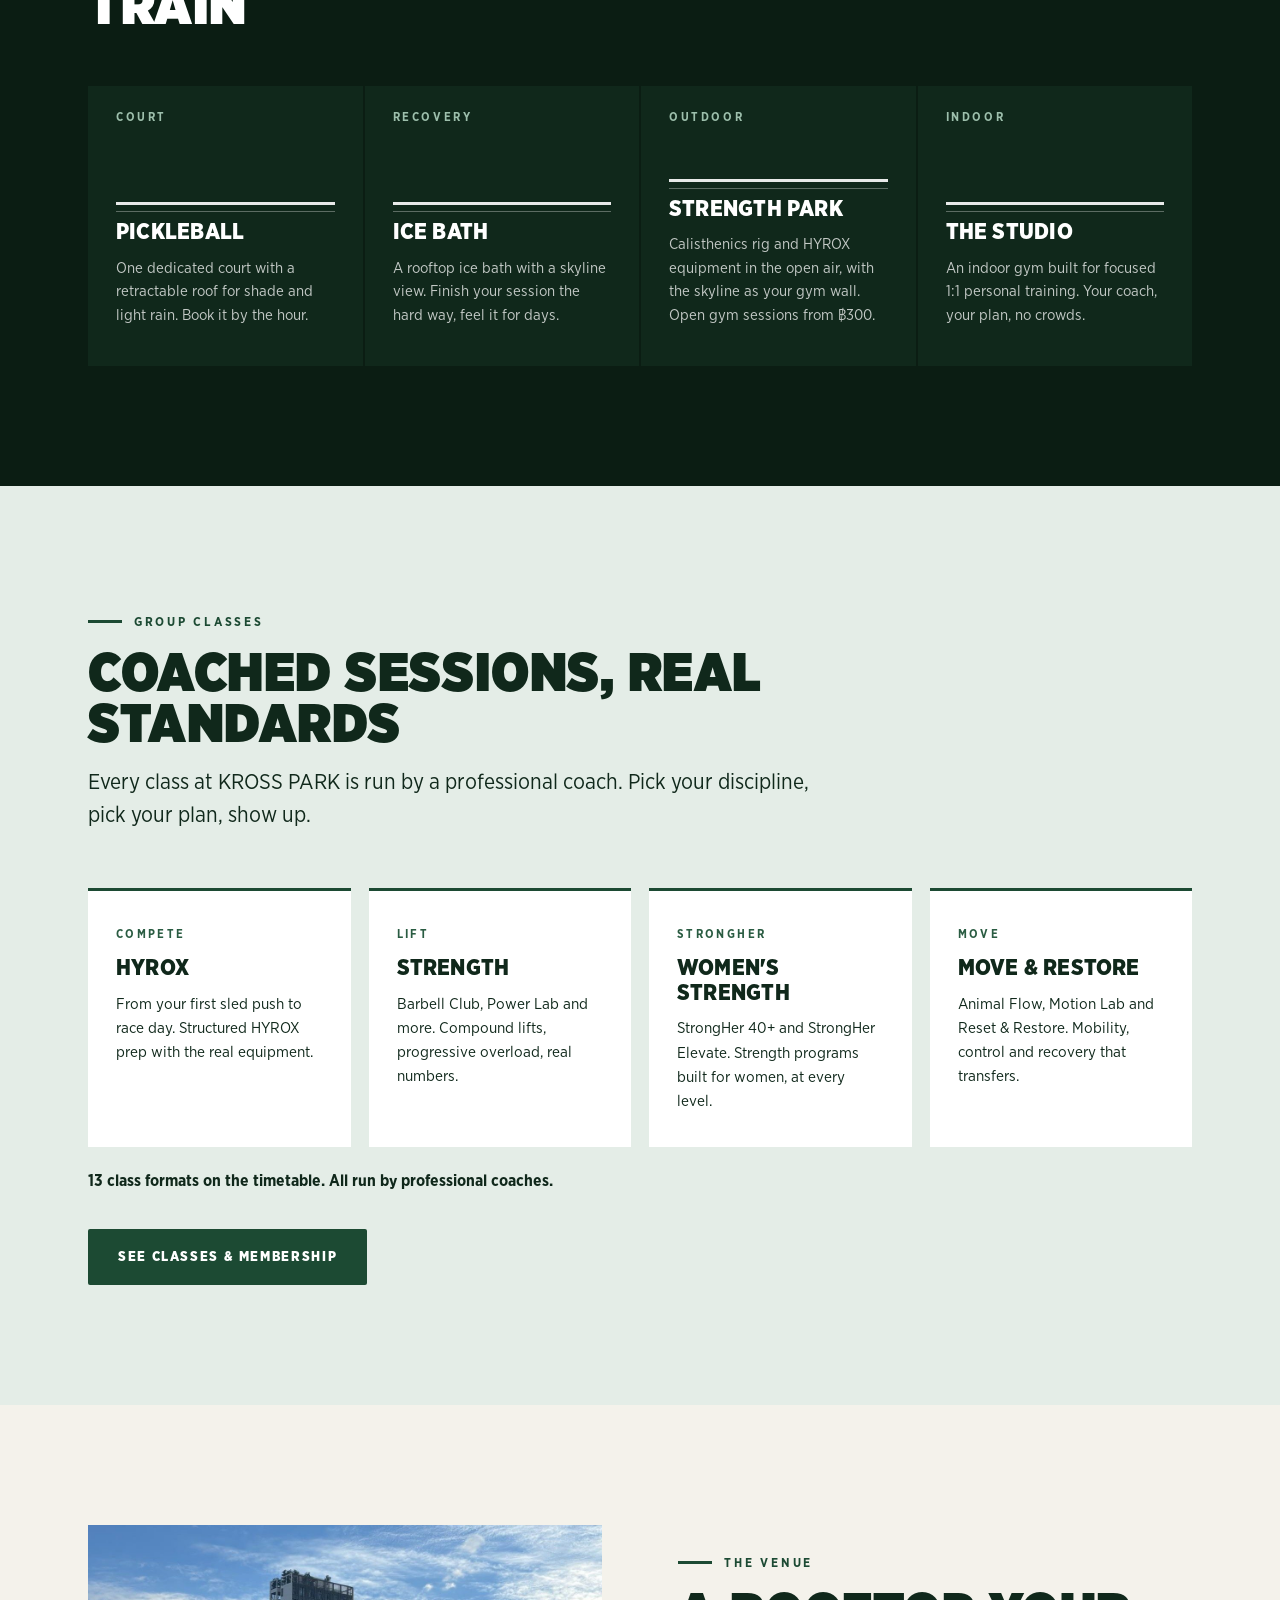
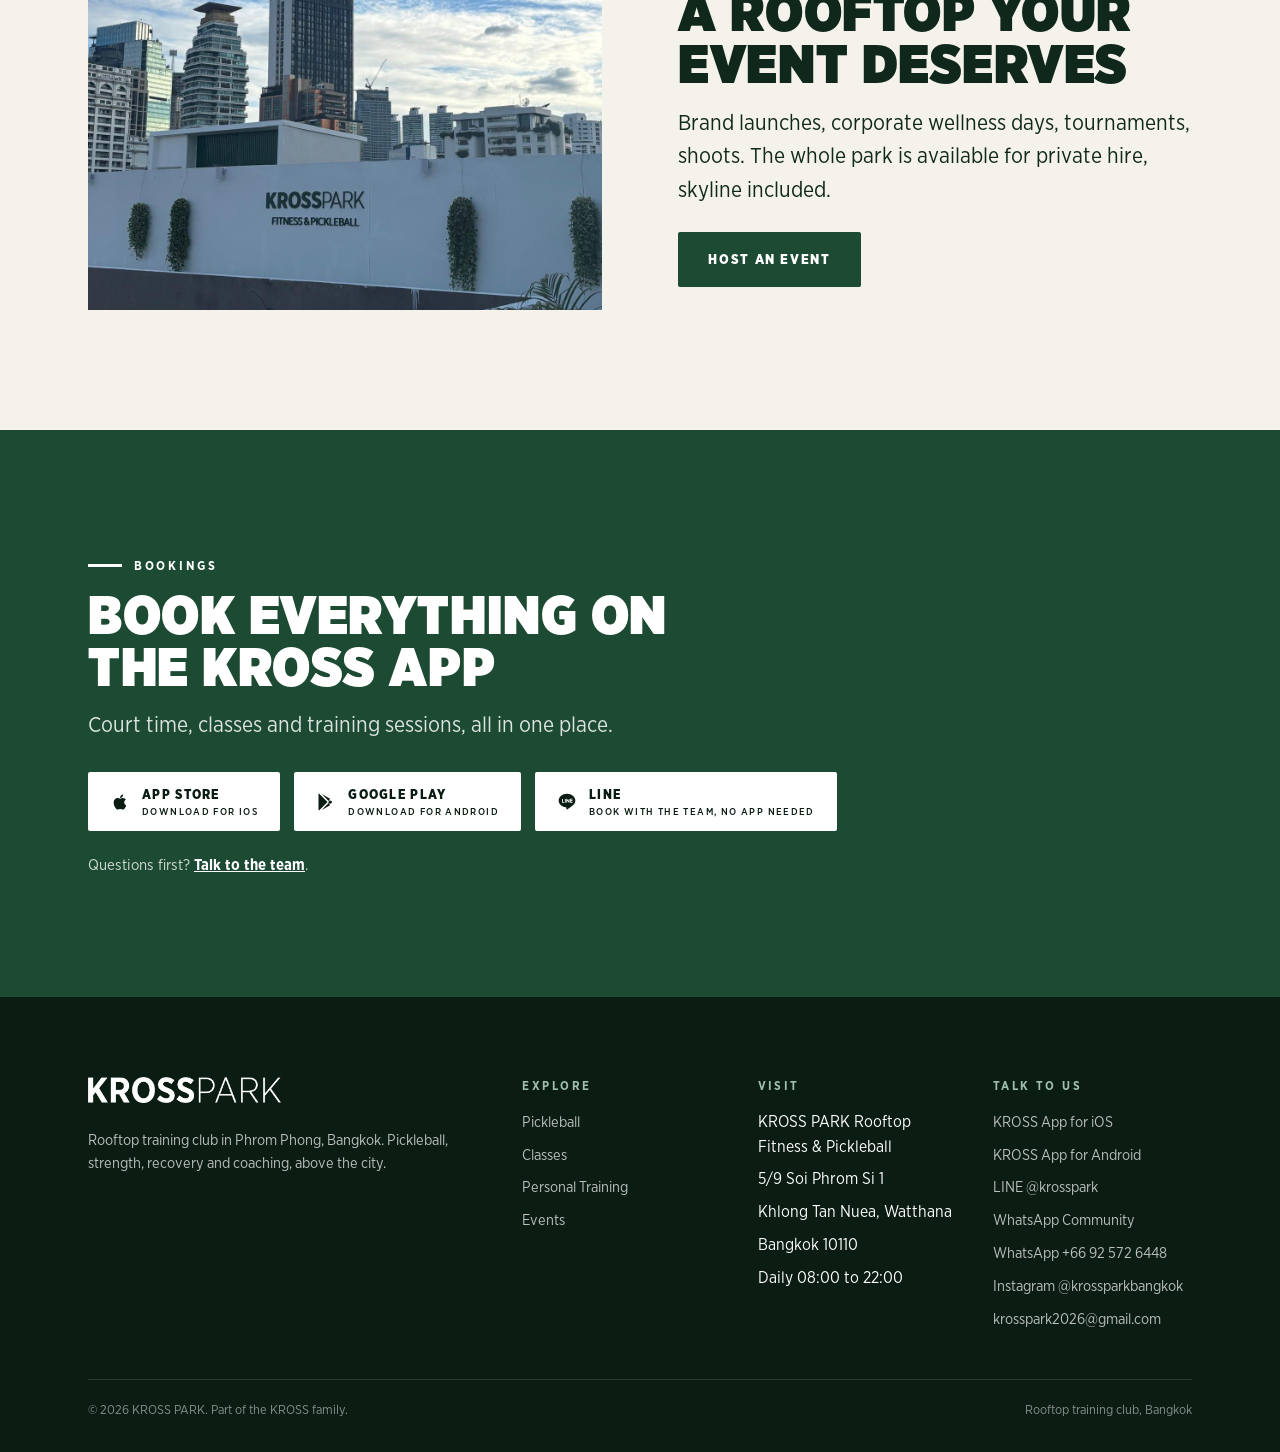
==== commit 5cae9a8b: "Hero: classes first, both CTAs solid white Co-Authored-By: Claude Fable 5.1 <noreply@anthropic.com> " ====
--- a/site/index.html
+++ b/site/index.html
@@ -89,8 +89,8 @@
     <h1>Train above<br>the city</h1>
     <p class="lead">Sunset pickleball, sleds against the skyline, and an ice bath waiting when you have earned it. Eight floors above the noise, this is training the way Bangkok has never seen it.</p>
     <div class="hero-ctas">
+      <a class="btn btn-solid" href="classes.html">Explore group classes</a>
       <a class="btn btn-solid" href="pickleball.html">Book the court</a>
-      <a class="btn btn-outline" href="classes.html">Explore classes</a>
     </div>
     <div class="hero-meta courtline light">
       <div>Pickleball</div>
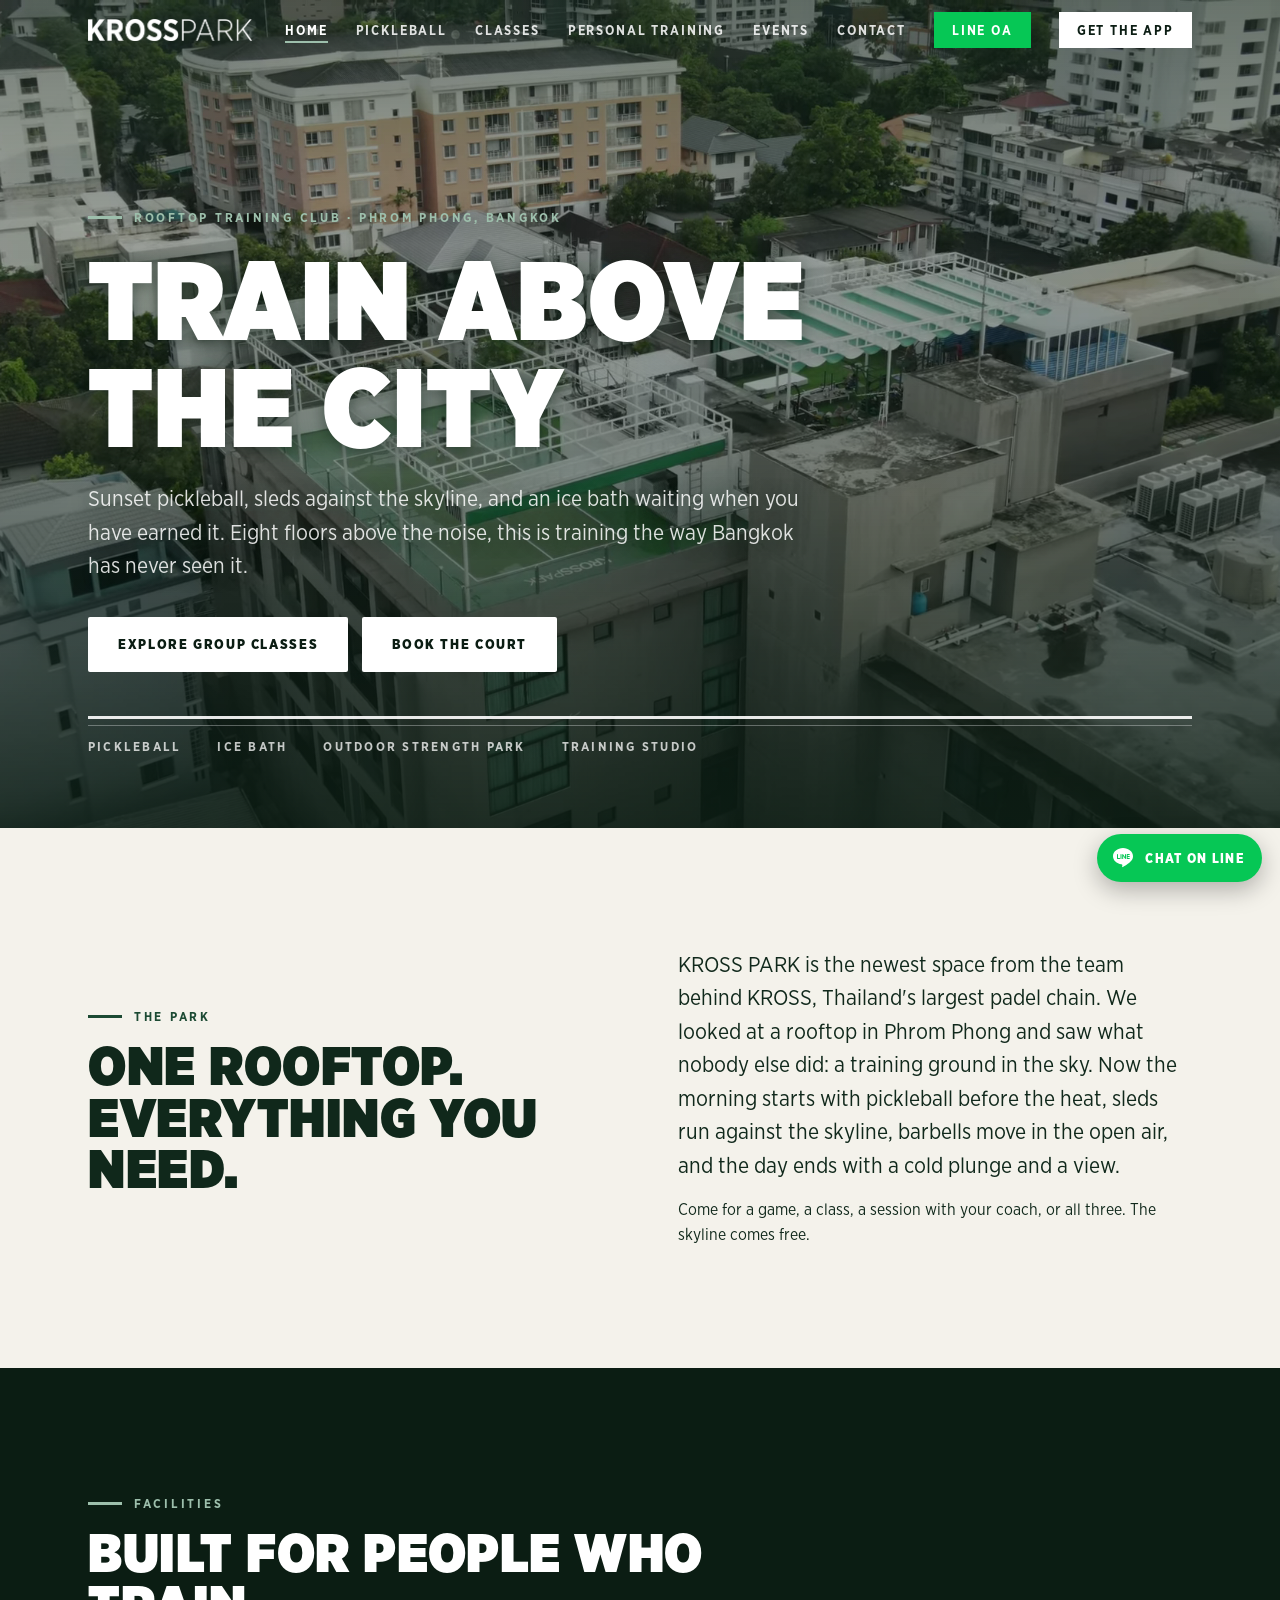
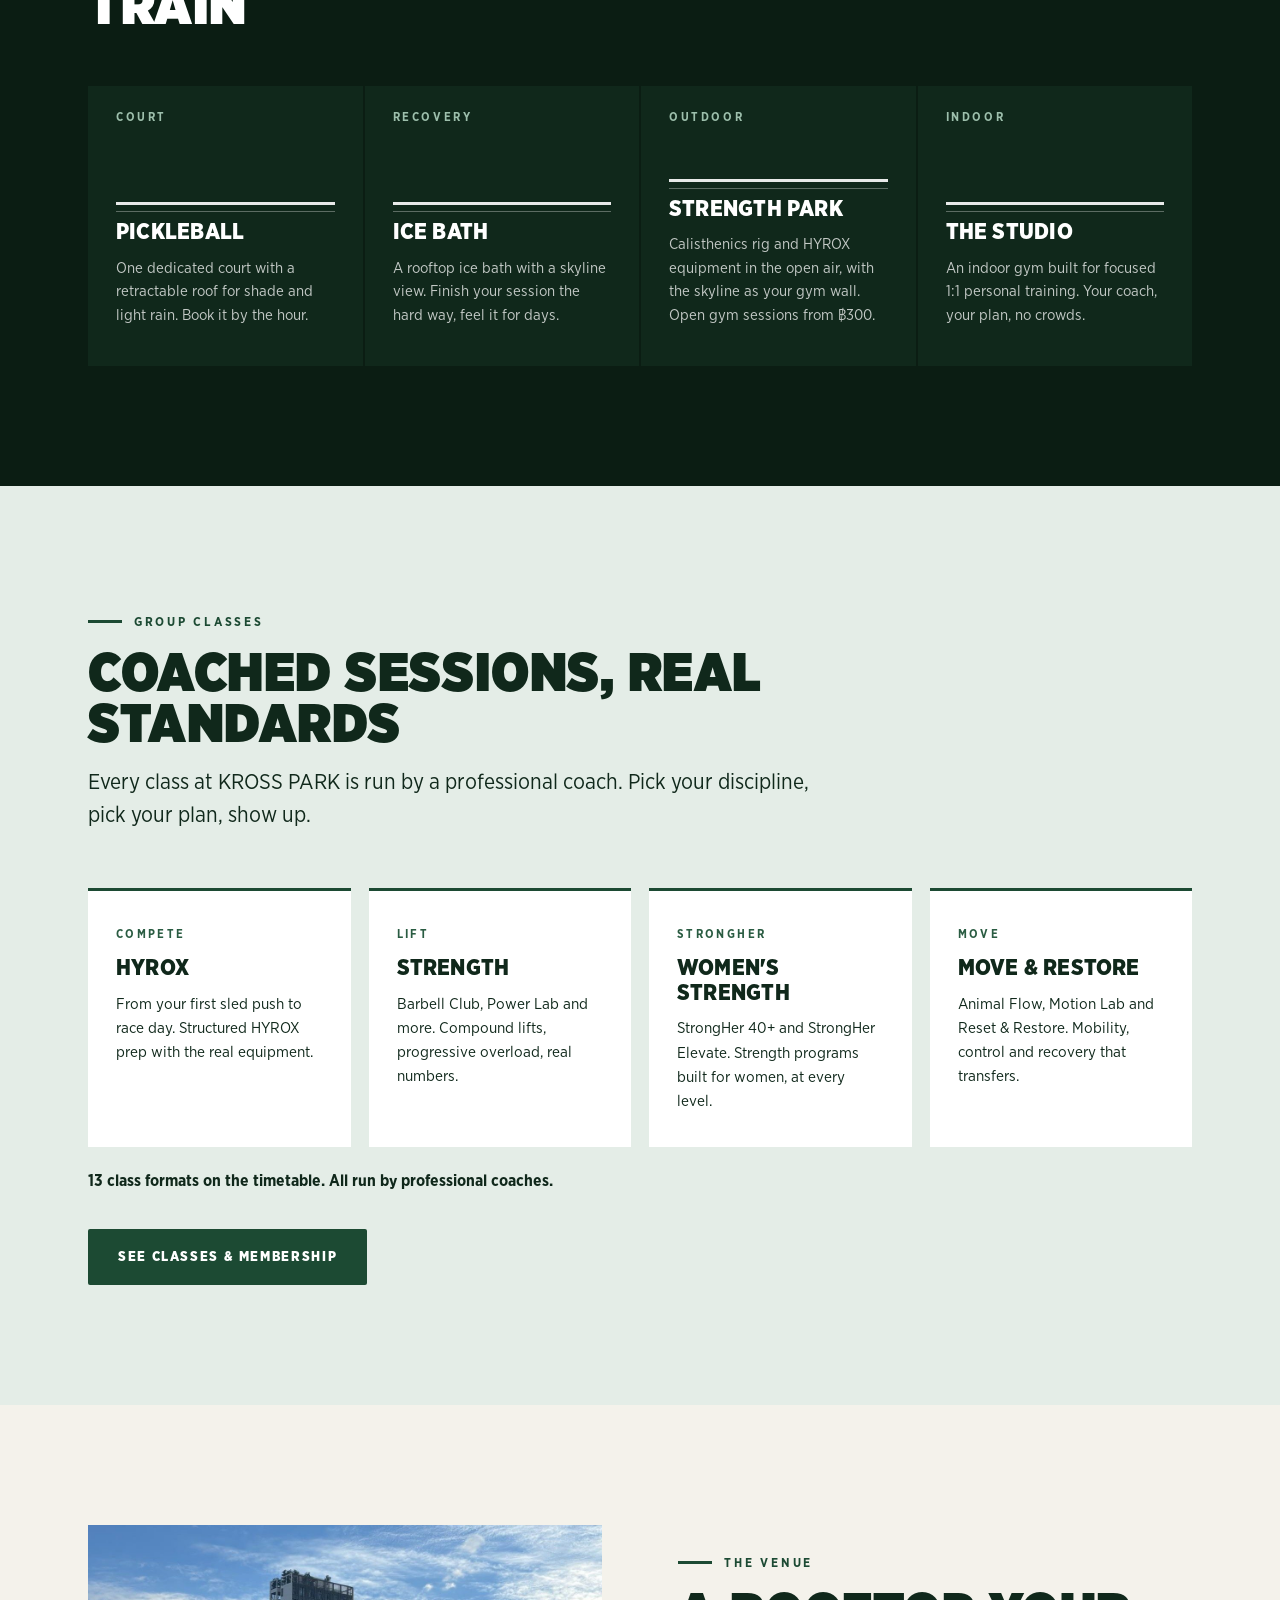
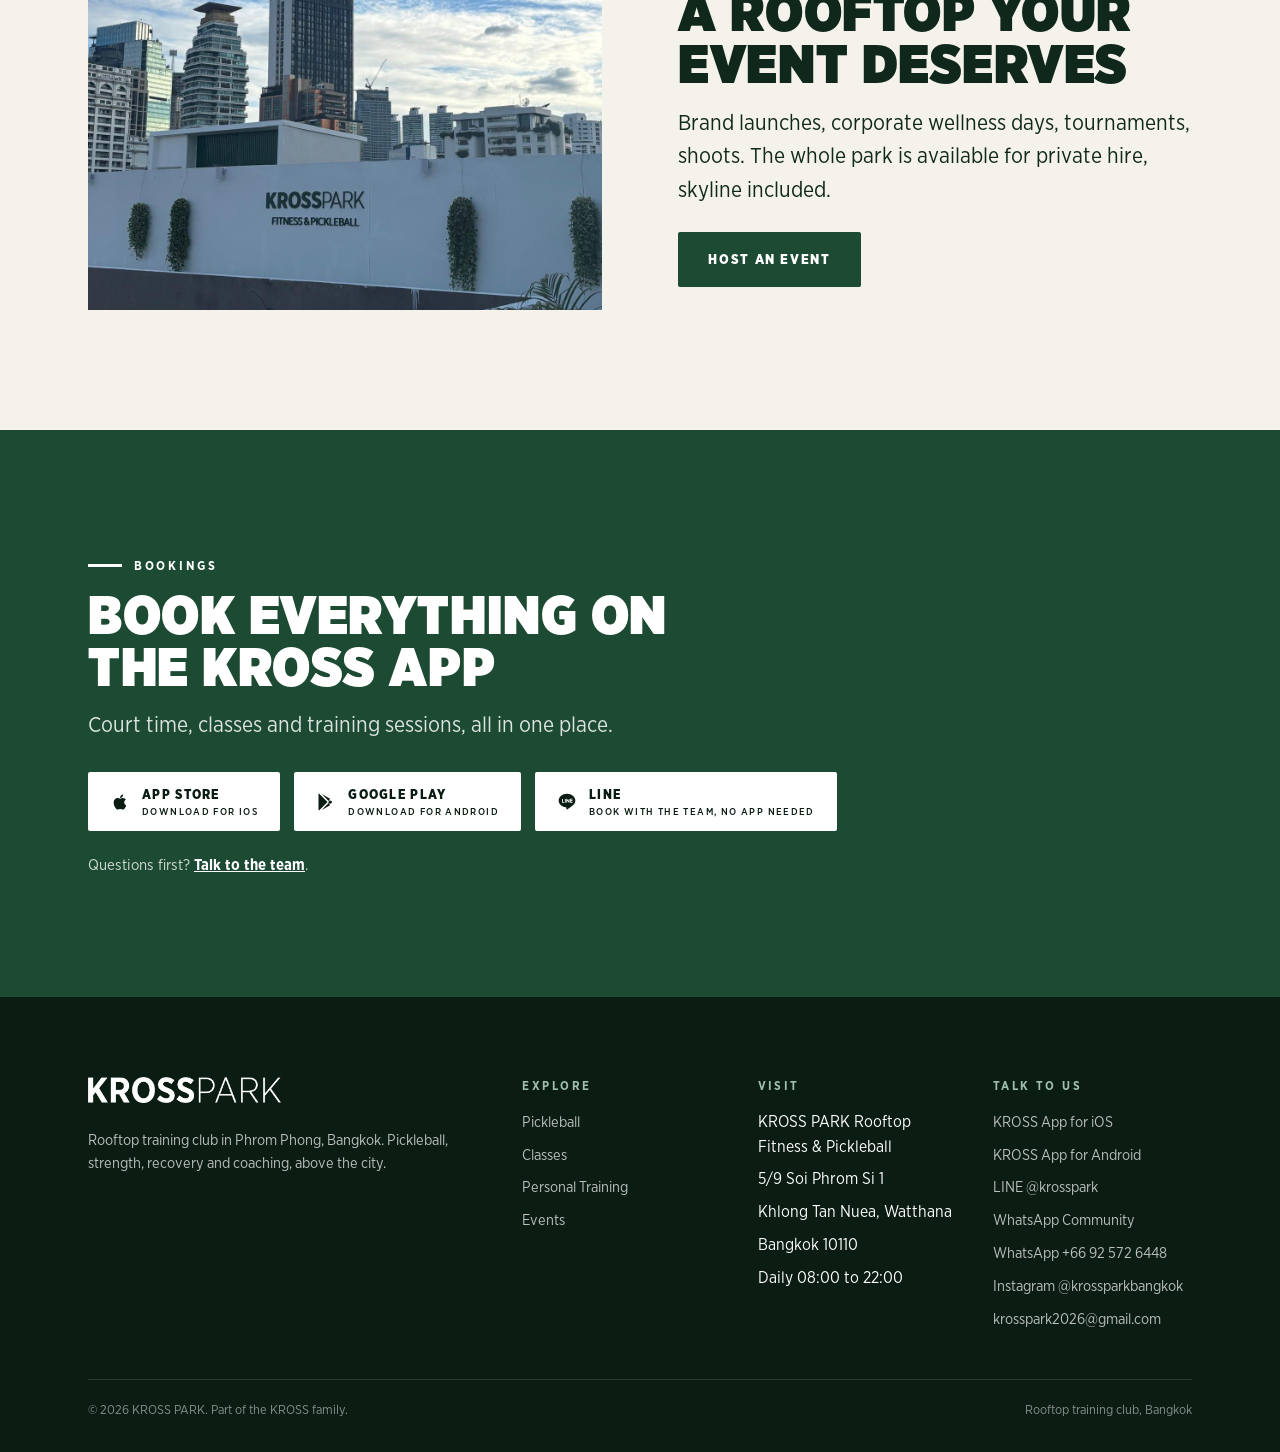
==== commit 12e2412c: "LINE OA in nav on every page plus floating Chat on LINE button Co-Authored-By: Claude Fable 5.1 <nor" ====
--- a/site/index.html
+++ b/site/index.html
@@ -59,6 +59,7 @@
 <header class="site-header" id="siteHeader">
   <nav class="nav">
     <a class="logo" href="index.html"><img src="assets/img/logo-white.png" alt="KROSS PARK"></a>
+    <a class="nav-line" href="https://line.me/R/ti/p/@531jlxud" target="_blank" rel="noopener"><svg viewBox="0 0 24 24" fill="currentColor" aria-hidden="true"><path d="M12 2C6.48 2 2 5.64 2 10.13c0 4.03 3.57 7.4 8.4 8.03.33.07.77.22.88.5.1.26.07.66.03.92l-.14.86c-.04.26-.2 1 .88.55 1.08-.46 5.82-3.43 7.94-5.87C21.53 13.53 22 11.9 22 10.13 22 5.64 17.52 2 12 2zM8.6 12.9H6.5a.5.5 0 0 1-.5-.5V8.6a.5.5 0 0 1 1 0v3.3h1.6a.5.5 0 0 1 0 1zm1.9-.5a.5.5 0 0 1-1 0V8.6a.5.5 0 0 1 1 0v3.8zm4.5 0a.5.5 0 0 1-.9.3l-1.9-2.6v2.3a.5.5 0 0 1-1 0V8.6a.5.5 0 0 1 .9-.3l1.9 2.6V8.6a.5.5 0 0 1 1 0v3.8zm3.3-2.4a.5.5 0 0 1 0 1h-1.6v.9h1.6a.5.5 0 0 1 0 1h-2.1a.5.5 0 0 1-.5-.5V8.6a.5.5 0 0 1 .5-.5h2.1a.5.5 0 0 1 0 1h-1.6v.9h1.6z"/></svg><span>LINE OA</span></a>
     <button class="nav-toggle" aria-label="Open menu" onclick="document.getElementById('navLinks').classList.toggle('open')">
       <svg viewBox="0 0 24 24" fill="none" stroke="currentColor" stroke-width="2"><path d="M3 6h18M3 12h18M3 18h18"/></svg>
     </button>
@@ -69,6 +70,7 @@
           <li><a href="training.html">Personal Training</a></li>
           <li><a href="events.html">Events</a></li>
           <li><a href="contact.html">Contact</a></li>
+          <li class="nav-line-item"><a class="nav-cta nav-cta-line" href="https://line.me/R/ti/p/@531jlxud" target="_blank" rel="noopener">LINE OA</a></li>
           <li><a class="nav-cta" href="index.html#app">Get the App</a></li>
     </ul>
   </nav>
@@ -225,6 +227,8 @@
   </div>
 </section>
 
+
+<a class="line-float" href="https://line.me/R/ti/p/@531jlxud" target="_blank" rel="noopener" aria-label="Chat with KROSS PARK on LINE"><svg viewBox="0 0 24 24" fill="currentColor" aria-hidden="true"><path d="M12 2C6.48 2 2 5.64 2 10.13c0 4.03 3.57 7.4 8.4 8.03.33.07.77.22.88.5.1.26.07.66.03.92l-.14.86c-.04.26-.2 1 .88.55 1.08-.46 5.82-3.43 7.94-5.87C21.53 13.53 22 11.9 22 10.13 22 5.64 17.52 2 12 2zM8.6 12.9H6.5a.5.5 0 0 1-.5-.5V8.6a.5.5 0 0 1 1 0v3.3h1.6a.5.5 0 0 1 0 1zm1.9-.5a.5.5 0 0 1-1 0V8.6a.5.5 0 0 1 1 0v3.8zm4.5 0a.5.5 0 0 1-.9.3l-1.9-2.6v2.3a.5.5 0 0 1-1 0V8.6a.5.5 0 0 1 .9-.3l1.9 2.6V8.6a.5.5 0 0 1 1 0v3.8zm3.3-2.4a.5.5 0 0 1 0 1h-1.6v.9h1.6a.5.5 0 0 1 0 1h-2.1a.5.5 0 0 1-.5-.5V8.6a.5.5 0 0 1 .5-.5h2.1a.5.5 0 0 1 0 1h-1.6v.9h1.6z"/></svg><span>Chat on LINE</span></a>
 
 <footer class="site-footer">
   <div class="wrap">
--- a/site/assets/styles.css
+++ b/site/assets/styles.css
@@ -97,17 +97,43 @@
   padding: 10px 18px; opacity: 1 !important; border: none !important;
 }
 .nav-cta:hover { background: var(--sage); }
+.nav-cta-line { background: #06C755; color: var(--white) !important; }
+.nav-cta-line:hover { background: #05b04c; }
+.nav-line {
+  display: none; align-items: center; gap: 8px; margin-left: auto; margin-right: 18px;
+  background: #06C755; color: var(--white); text-decoration: none;
+  font-size: .78rem; font-weight: 800; text-transform: uppercase; letter-spacing: .12em;
+  padding: 9px 14px; border-radius: 999px; line-height: 1;
+}
+.nav-line svg { width: 18px; height: 18px; }
+.nav-line:hover { background: #05b04c; }
+.line-float {
+  position: fixed; right: 18px; bottom: 18px; z-index: 90;
+  display: inline-flex; align-items: center; gap: 10px;
+  background: #06C755; color: var(--white); text-decoration: none;
+  font-size: .82rem; font-weight: 800; text-transform: uppercase; letter-spacing: .1em;
+  padding: 12px 18px 12px 14px; border-radius: 999px;
+  box-shadow: 0 8px 24px rgba(0,0,0,.28);
+}
+.line-float svg { width: 24px; height: 24px; }
+.line-float:hover { background: #05b04c; transform: translateY(-2px); }
 .nav-toggle { display: none; background: none; border: 0; color: var(--white); cursor: pointer; }
 .nav-toggle svg { width: 30px; height: 30px; }
 
 @media (max-width: 860px) {
   .nav-toggle { display: block; }
+  .nav-line { display: inline-flex; margin-right: 12px; padding: 8px 12px; }
+  .nav-line span { display: none; }
+  .nav-line svg { width: 22px; height: 22px; }
+  .line-float span { display: none; }
+  .line-float { padding: 14px; }
   .nav-links {
     display: none; position: absolute; top: 100%; left: 0; right: 0;
     background: var(--forest-950); flex-direction: column; align-items: flex-start;
     padding: 20px var(--pad) 30px; gap: 20px;
   }
   .nav-links.open { display: flex; }
+  .nav-line-item { display: none; }
 }
 
 /* ---------- hero ---------- */
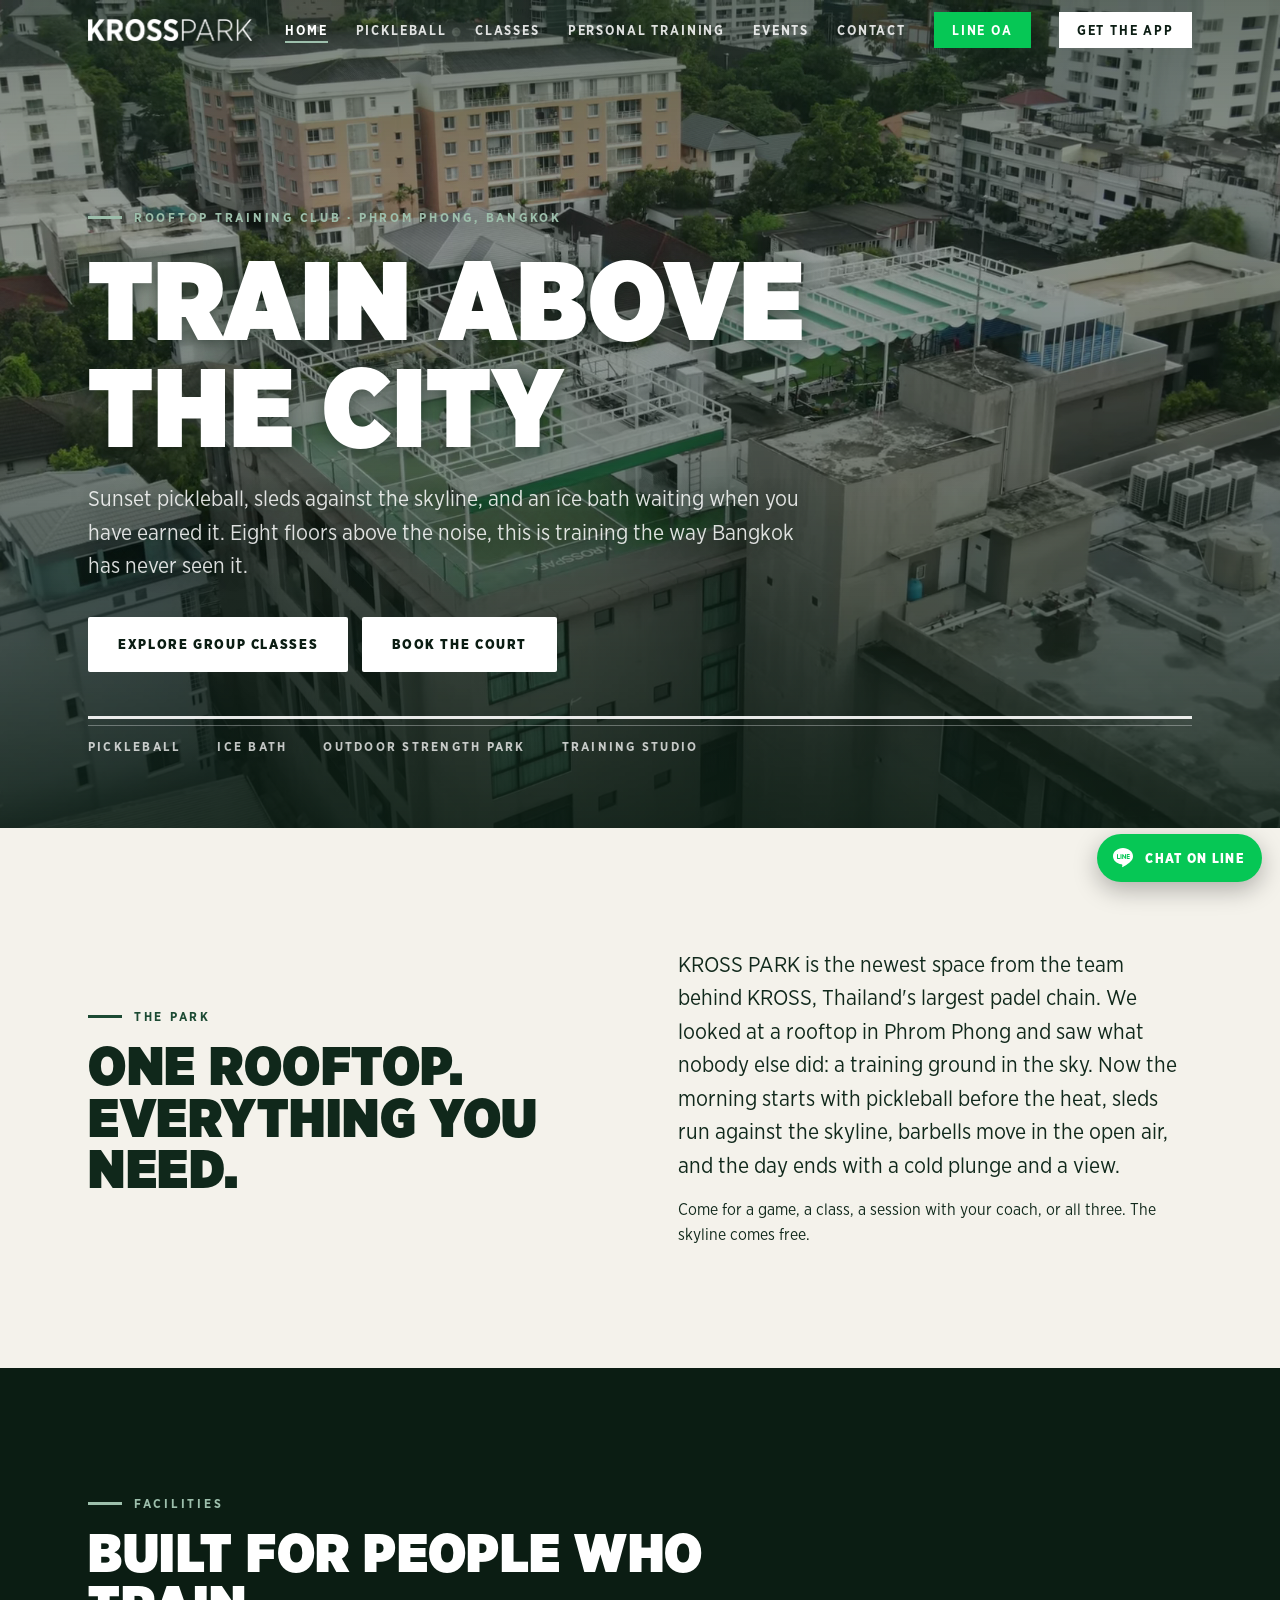
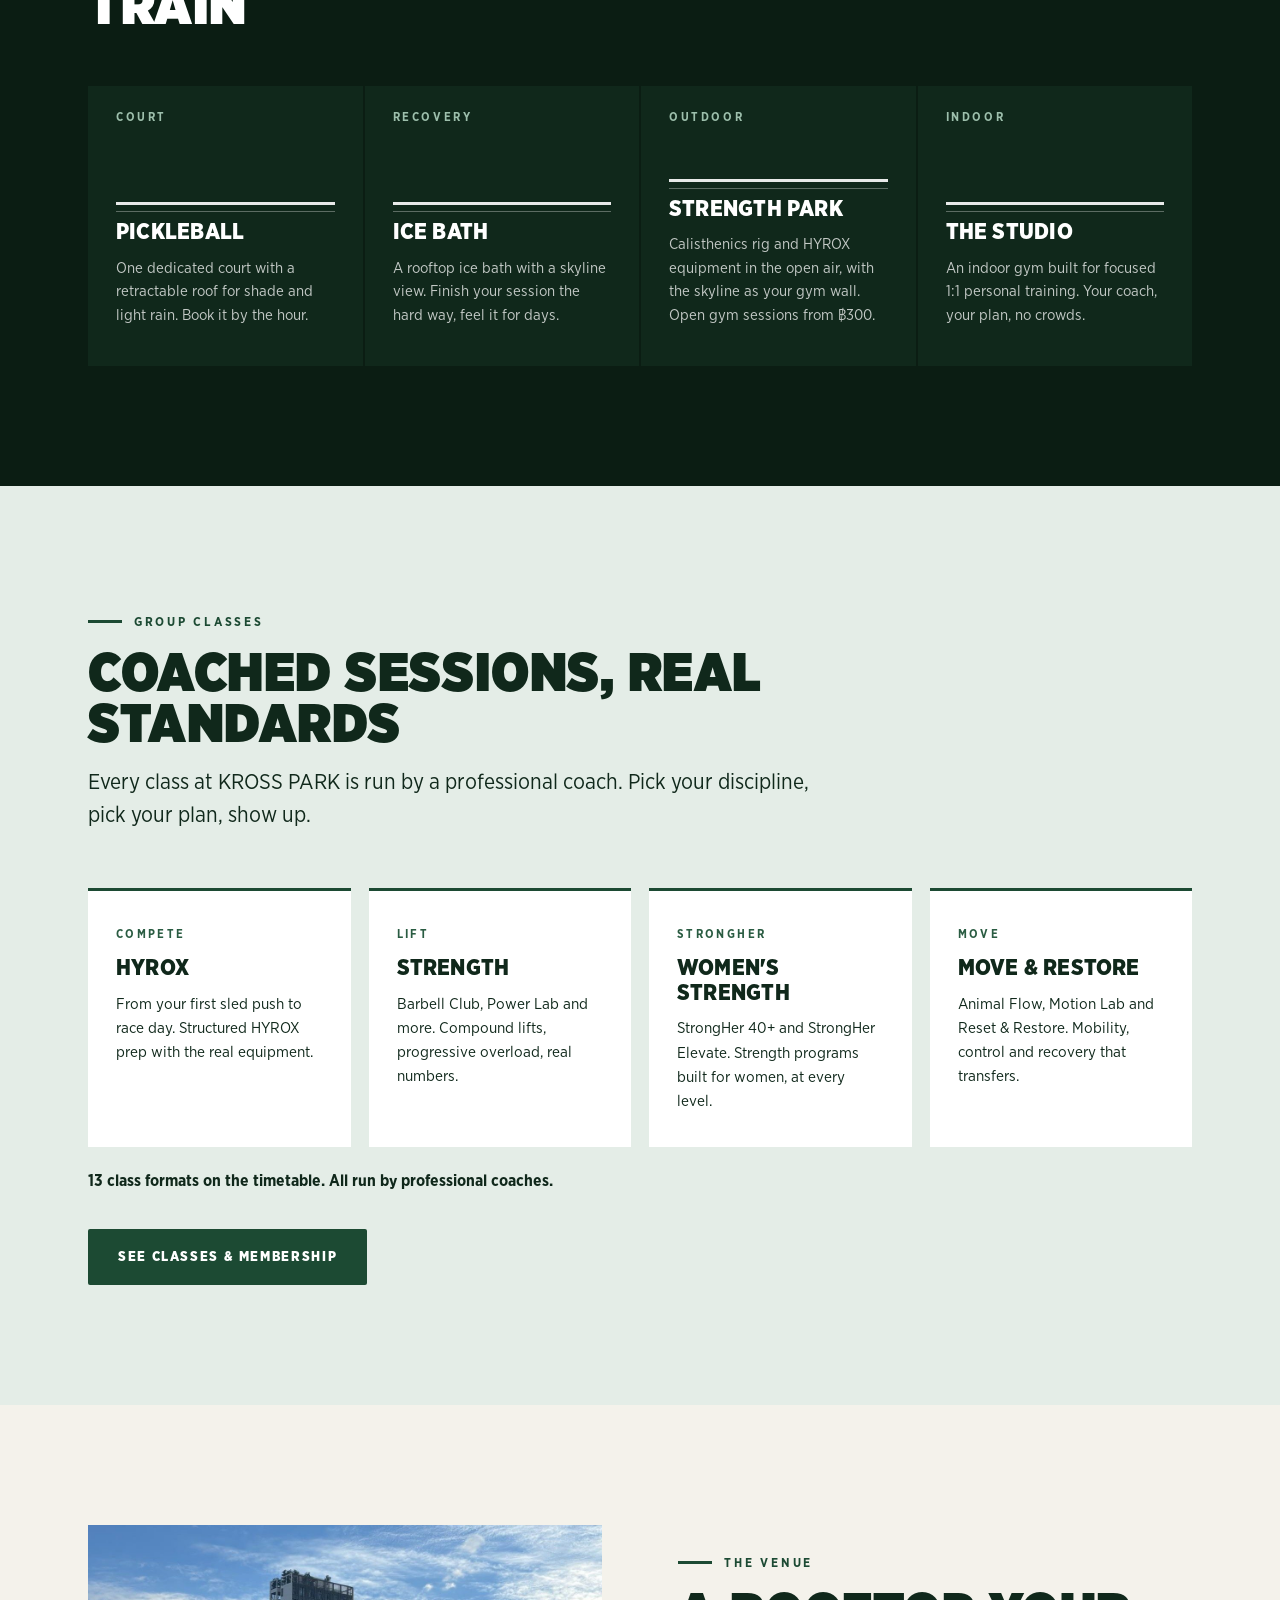
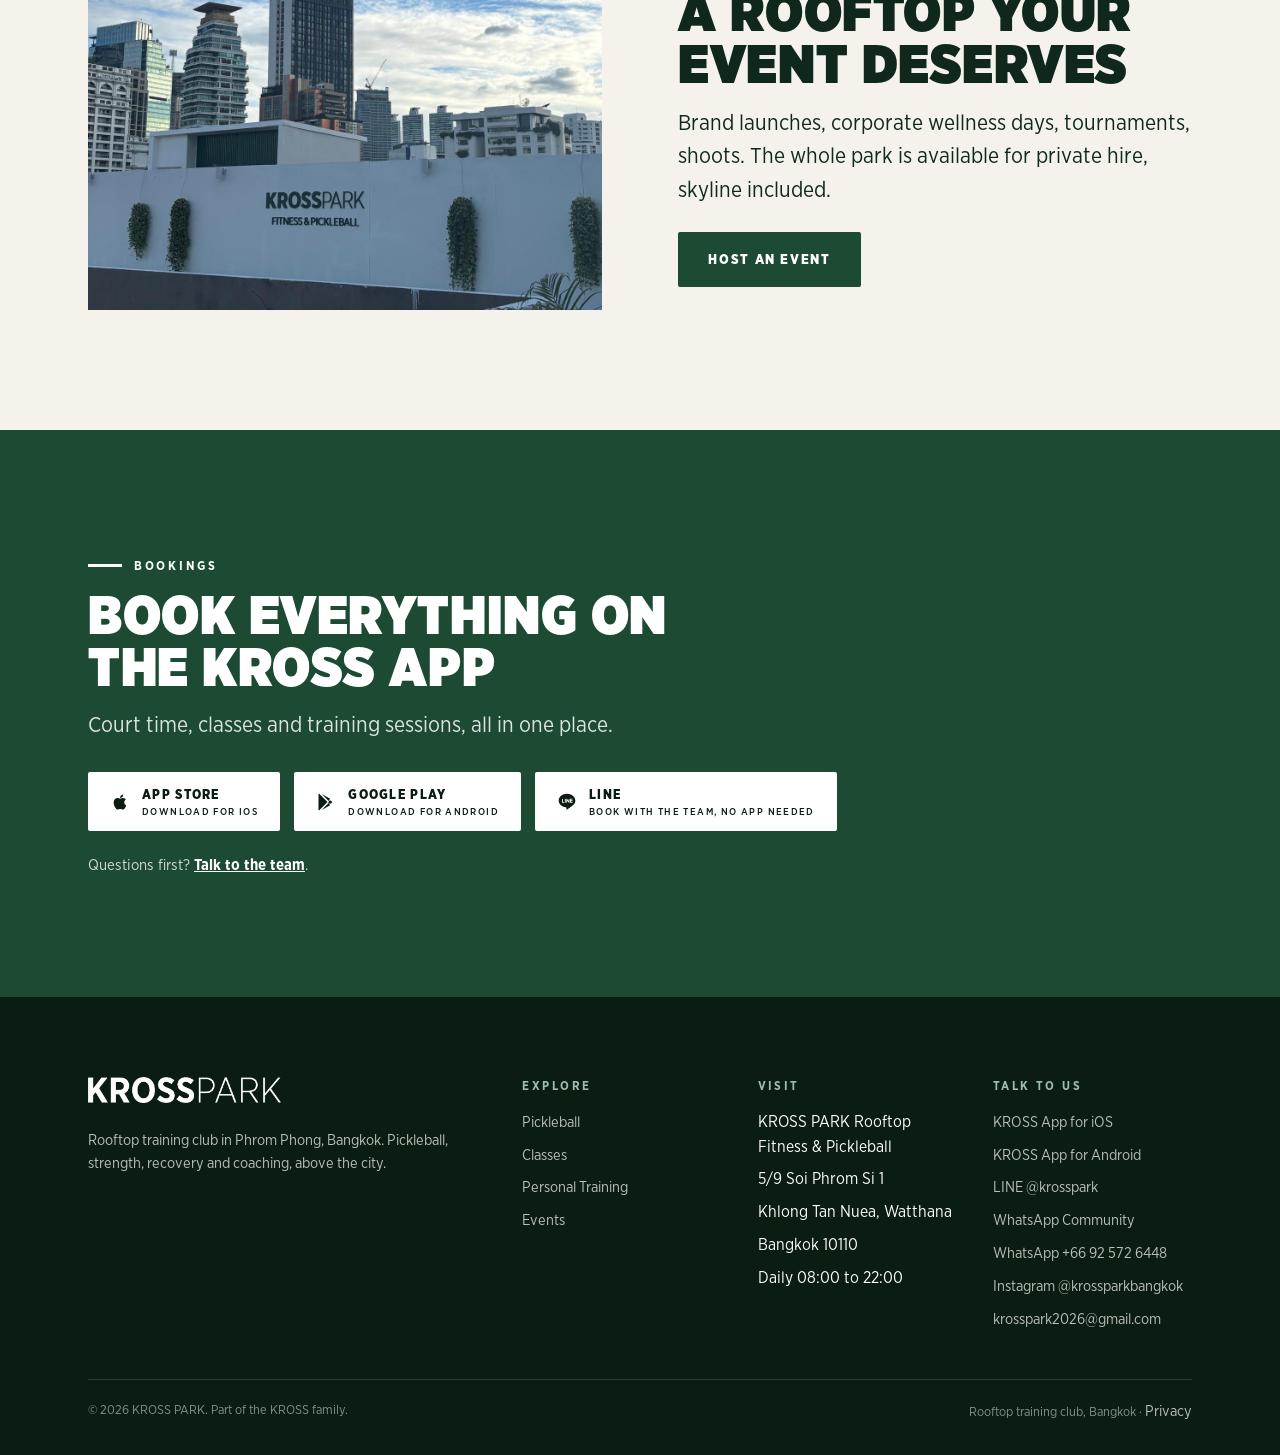
==== commit 2e43ecaa: "Move hosting to OVH (nginx + Coolify), add Google Ads landing pages - Dockerfile + nginx.conf: clean" ====
--- a/site/index.html
+++ b/site/index.html
@@ -5,6 +5,7 @@
 <meta name="viewport" content="width=device-width, initial-scale=1.0">
 <title>KROSS PARK | Rooftop Fitness &amp; Pickleball in Phrom Phong, Bangkok</title>
 <meta name="description" content="Rooftop fitness and pickleball in Phrom Phong, Bangkok. Pickleball court, open gym, group classes, 1:1 personal training and an ice bath.">
+
 <link rel="canonical" href="https://krosspark.club/">
 <meta property="og:type" content="website">
 <meta property="og:site_name" content="KROSS PARK">
@@ -52,26 +53,26 @@
   "parentOrganization": { "@type": "Organization", "name": "KROSS" }
 }
 </script>
-<link rel="stylesheet" href="assets/styles.css">
+<link rel="stylesheet" href="assets/styles.css?v=6be04609">
 </head>
 <body>
 
 <header class="site-header" id="siteHeader">
   <nav class="nav">
-    <a class="logo" href="index.html"><img src="assets/img/logo-white.png" alt="KROSS PARK"></a>
+    <a class="logo" href="/"><img src="assets/img/logo-white.png" alt="KROSS PARK"></a>
     <a class="nav-line" href="https://line.me/R/ti/p/@531jlxud" target="_blank" rel="noopener"><svg viewBox="0 0 24 24" fill="currentColor" aria-hidden="true"><path d="M12 2C6.48 2 2 5.64 2 10.13c0 4.03 3.57 7.4 8.4 8.03.33.07.77.22.88.5.1.26.07.66.03.92l-.14.86c-.04.26-.2 1 .88.55 1.08-.46 5.82-3.43 7.94-5.87C21.53 13.53 22 11.9 22 10.13 22 5.64 17.52 2 12 2zM8.6 12.9H6.5a.5.5 0 0 1-.5-.5V8.6a.5.5 0 0 1 1 0v3.3h1.6a.5.5 0 0 1 0 1zm1.9-.5a.5.5 0 0 1-1 0V8.6a.5.5 0 0 1 1 0v3.8zm4.5 0a.5.5 0 0 1-.9.3l-1.9-2.6v2.3a.5.5 0 0 1-1 0V8.6a.5.5 0 0 1 .9-.3l1.9 2.6V8.6a.5.5 0 0 1 1 0v3.8zm3.3-2.4a.5.5 0 0 1 0 1h-1.6v.9h1.6a.5.5 0 0 1 0 1h-2.1a.5.5 0 0 1-.5-.5V8.6a.5.5 0 0 1 .5-.5h2.1a.5.5 0 0 1 0 1h-1.6v.9h1.6z"/></svg><span>LINE OA</span></a>
     <button class="nav-toggle" aria-label="Open menu" onclick="document.getElementById('navLinks').classList.toggle('open')">
       <svg viewBox="0 0 24 24" fill="none" stroke="currentColor" stroke-width="2"><path d="M3 6h18M3 12h18M3 18h18"/></svg>
     </button>
     <ul class="nav-links" id="navLinks">
-          <li><a href="index.html" aria-current="page">Home</a></li>
-          <li><a href="pickleball.html">Pickleball</a></li>
-          <li><a href="classes.html">Classes</a></li>
-          <li><a href="training.html">Personal Training</a></li>
-          <li><a href="events.html">Events</a></li>
-          <li><a href="contact.html">Contact</a></li>
+          <li><a href="/" aria-current="page">Home</a></li>
+          <li><a href="/pickleball">Pickleball</a></li>
+          <li><a href="/classes">Classes</a></li>
+          <li><a href="/training">Personal Training</a></li>
+          <li><a href="/events">Events</a></li>
+          <li><a href="/contact">Contact</a></li>
           <li class="nav-line-item"><a class="nav-cta nav-cta-line" href="https://line.me/R/ti/p/@531jlxud" target="_blank" rel="noopener">LINE OA</a></li>
-          <li><a class="nav-cta" href="index.html#app">Get the App</a></li>
+          <li><a class="nav-cta" href="/#app">Get the App</a></li>
     </ul>
   </nav>
 </header>
@@ -91,8 +92,8 @@
     <h1>Train above<br>the city</h1>
     <p class="lead">Sunset pickleball, sleds against the skyline, and an ice bath waiting when you have earned it. Eight floors above the noise, this is training the way Bangkok has never seen it.</p>
     <div class="hero-ctas">
-      <a class="btn btn-solid" href="classes.html">Explore group classes</a>
-      <a class="btn btn-solid" href="pickleball.html">Book the court</a>
+      <a class="btn btn-solid" href="/classes">Explore group classes</a>
+      <a class="btn btn-solid" href="/pickleball">Book the court</a>
     </div>
     <div class="hero-meta courtline light">
       <div>Pickleball</div>
@@ -125,22 +126,22 @@
       <h2>Built for people who train</h2>
     </div>
     <div class="grid grid-4 reveal">
-      <a class="facility" href="pickleball.html">
+      <a class="facility" href="/pickleball">
         <span class="fnum">Court</span>
         <h3 class="courtline light">Pickleball</h3>
         <p>One dedicated court with a retractable roof for shade and light rain. Book it by the hour.</p>
       </a>
-      <a class="facility" href="pickleball.html#recovery">
+      <a class="facility" href="/pickleball#recovery">
         <span class="fnum">Recovery</span>
         <h3 class="courtline light">Ice bath</h3>
         <p>A rooftop ice bath with a skyline view. Finish your session the hard way, feel it for days.</p>
       </a>
-      <a class="facility" href="training.html#open-gym">
+      <a class="facility" href="/training#open-gym">
         <span class="fnum">Outdoor</span>
         <h3 class="courtline light">Strength park</h3>
         <p>Calisthenics rig and HYROX equipment in the open air, with the skyline as your gym wall. Open gym sessions from ฿300.</p>
       </a>
-      <a class="facility" href="training.html">
+      <a class="facility" href="/training">
         <span class="fnum">Indoor</span>
         <h3 class="courtline light">The studio</h3>
         <p>An indoor gym built for focused 1:1 personal training. Your coach, your plan, no crowds.</p>
@@ -181,7 +182,7 @@
     </div>
     <p class="reveal" style="margin-top:22px; font-weight:700">13 class formats on the timetable. All run by professional coaches.</p>
     <div style="margin-top:36px" class="reveal">
-      <a class="btn btn-green" href="classes.html">See classes &amp; membership</a>
+      <a class="btn btn-green" href="/classes">See classes &amp; membership</a>
     </div>
   </div>
 </section>
@@ -197,7 +198,7 @@
       <h2 style="margin-top:14px">A rooftop your event deserves</h2>
       <p class="lead" style="margin-top:16px">Brand launches, corporate wellness days, tournaments, shoots. The whole park is available for private hire, skyline included.</p>
       <div style="margin-top:26px">
-        <a class="btn btn-green" href="events.html">Host an event</a>
+        <a class="btn btn-green" href="/events">Host an event</a>
       </div>
     </div>
   </div>
@@ -223,7 +224,7 @@
         <span>LINE<small>Book with the team, no app needed</small></span>
       </a>
     </div></div>
-    <p style="margin-top:22px; font-size:.95rem; color:rgba(255,255,255,.8)">Questions first? <a href="contact.html" style="color:var(--white); font-weight:700">Talk to the team</a>.</p>
+    <p style="margin-top:22px; font-size:.95rem; color:rgba(255,255,255,.8)">Questions first? <a href="/contact" style="color:var(--white); font-weight:700">Talk to the team</a>.</p>
   </div>
 </section>
 
@@ -234,16 +235,16 @@
   <div class="wrap">
     <div class="footer-grid">
       <div class="footer-col">
-        <a class="logo" href="index.html"><img src="assets/img/logo-white.png" alt="KROSS PARK"></a>
+        <a class="logo" href="/"><img src="assets/img/logo-white.png" alt="KROSS PARK"></a>
         <p style="margin-top:14px">Rooftop training club in Phrom Phong, Bangkok. Pickleball, strength, recovery and coaching, above the city.</p>
       </div>
       <div class="footer-col">
         <h4>Explore</h4>
         <ul>
-          <li><a href="pickleball.html">Pickleball</a></li>
-          <li><a href="classes.html">Classes</a></li>
-          <li><a href="training.html">Personal Training</a></li>
-          <li><a href="events.html">Events</a></li>
+          <li><a href="/pickleball">Pickleball</a></li>
+          <li><a href="/classes">Classes</a></li>
+          <li><a href="/training">Personal Training</a></li>
+          <li><a href="/events">Events</a></li>
         </ul>
       </div>
       <div class="footer-col">
@@ -271,7 +272,7 @@
     </div>
     <div class="footer-bottom">
       <span>© 2026 KROSS PARK. Part of the KROSS family.</span>
-      <span>Rooftop training club, Bangkok</span>
+      <span>Rooftop training club, Bangkok · <a href="/privacy">Privacy</a></span>
     </div>
   </div>
 </footer>
@@ -285,13 +286,15 @@
 
 document.addEventListener('click', function(e){
   var a = e.target.closest('a'); if(!a || typeof gtag !== 'function') return;
-  var h = a.href || '';
+  var h = a.href || '', lead = true;
   if(h.indexOf('apps.apple.com') > -1) gtag('event','app_download_click',{platform:'ios'});
   else if(h.indexOf('play.google.com') > -1) gtag('event','app_download_click',{platform:'android'});
-  else if(h.indexOf('chat.whatsapp.com') > -1) gtag('event','community_join_click',{});
+  else if(h.indexOf('chat.whatsapp.com') > -1) { lead = false; gtag('event','community_join_click',{}); }
   else if(h.indexOf('line.me') > -1) gtag('event','contact_click',{channel:'line'});
   else if(h.indexOf('wa.me') > -1) gtag('event','contact_click',{channel:'whatsapp'});
   else if(h.indexOf('mailto:') === 0) gtag('event','contact_click',{channel:'email'});
+  else lead = false;
+  
 });
 var enq = document.querySelector('form.enquiry');
 if(enq) enq.addEventListener('submit', function(){ if(typeof gtag === 'function') gtag('event','generate_lead',{form:'enquiry'}); });
--- a/site/assets/styles.css
+++ b/site/assets/styles.css
@@ -381,3 +381,54 @@
 /* ---------- expandable class grid ---------- */
 .cards .hidden-class { display: none; }
 .cards.expanded .hidden-class { display: flex; }
+
+
+/* ============================================================
+   Campaign landing pages (/go/*). No nav, one job: get the click.
+   ============================================================ */
+.lp-header { position: absolute; top: 0; left: 0; right: 0; z-index: 50; }
+.lp-header .nav { padding-top: 20px; }
+.lp-header .nav-cta { text-decoration: none; font-size: .78rem; font-weight: 800; letter-spacing: .14em; text-transform: uppercase; display: inline-flex; align-items: center; gap: 8px; }
+.lp-header .nav-cta svg { width: 16px; height: 16px; }
+
+.lp-hero { min-height: 80svh; }
+.lp-hero .hero-inner { padding-top: 120px; }
+.lp-hero h1 { font-size: clamp(2.5rem, 7vw, 5.2rem); max-width: 11em; }
+.lp-hero p.lead { max-width: 30em; }
+
+.proof { display: grid; gap: 2px; grid-template-columns: repeat(3, 1fr); }
+@media (max-width: 720px) { .proof { grid-template-columns: 1fr; } }
+.proof div { background: var(--white); padding: 28px 26px 30px; border-top: 3px solid var(--forest-700); }
+.proof strong { display: block; font-size: clamp(1.5rem, 3vw, 2.1rem); font-weight: 900; text-transform: uppercase; line-height: 1; letter-spacing: .01em; }
+.proof span { display: block; margin-top: 10px; font-size: .95rem; }
+
+.wa-btn { display: inline-flex; align-items: center; gap: 10px; }
+.wa-btn svg { width: 18px; height: 18px; flex: none; }
+
+.faq { display: flex; flex-direction: column; gap: 2px; max-width: 760px; }
+.faq details { background: var(--white); border-top: 3px solid var(--forest-700); }
+.faq summary {
+  cursor: pointer; list-style: none; padding: 20px 24px;
+  font-weight: 800; font-size: 1.05rem; display: flex; justify-content: space-between; align-items: center; gap: 16px;
+}
+.faq summary::-webkit-details-marker { display: none; }
+.faq summary::after { content: "+"; font-weight: 900; font-size: 1.3rem; color: var(--forest-600); flex: none; }
+.faq details[open] summary::after { content: "\2013"; }
+.faq details p { padding: 0 24px 22px; max-width: 42em; }
+
+.lp-footer { background: var(--forest-950); color: rgba(255,255,255,.72); padding: 36px 0; font-size: .88rem; }
+.lp-footer .wrap { display: flex; flex-wrap: wrap; justify-content: space-between; gap: 12px 32px; }
+.lp-footer a { color: inherit; text-decoration: none; }
+.lp-footer a:hover { color: var(--white); }
+
+/* sticky CTA bar on phones only */
+.lp-sticky { display: none; }
+@media (max-width: 860px) {
+  body.landing { padding-bottom: 76px; }
+  .lp-sticky {
+    display: flex; gap: 8px; position: fixed; left: 0; right: 0; bottom: 0; z-index: 60;
+    padding: 10px 12px calc(10px + env(safe-area-inset-bottom)); background: var(--forest-950);
+    box-shadow: 0 -1px 0 rgba(255,255,255,.12);
+  }
+  .lp-sticky .btn { flex: 1; text-align: center; padding: 14px 10px; font-size: .78rem; }
+}
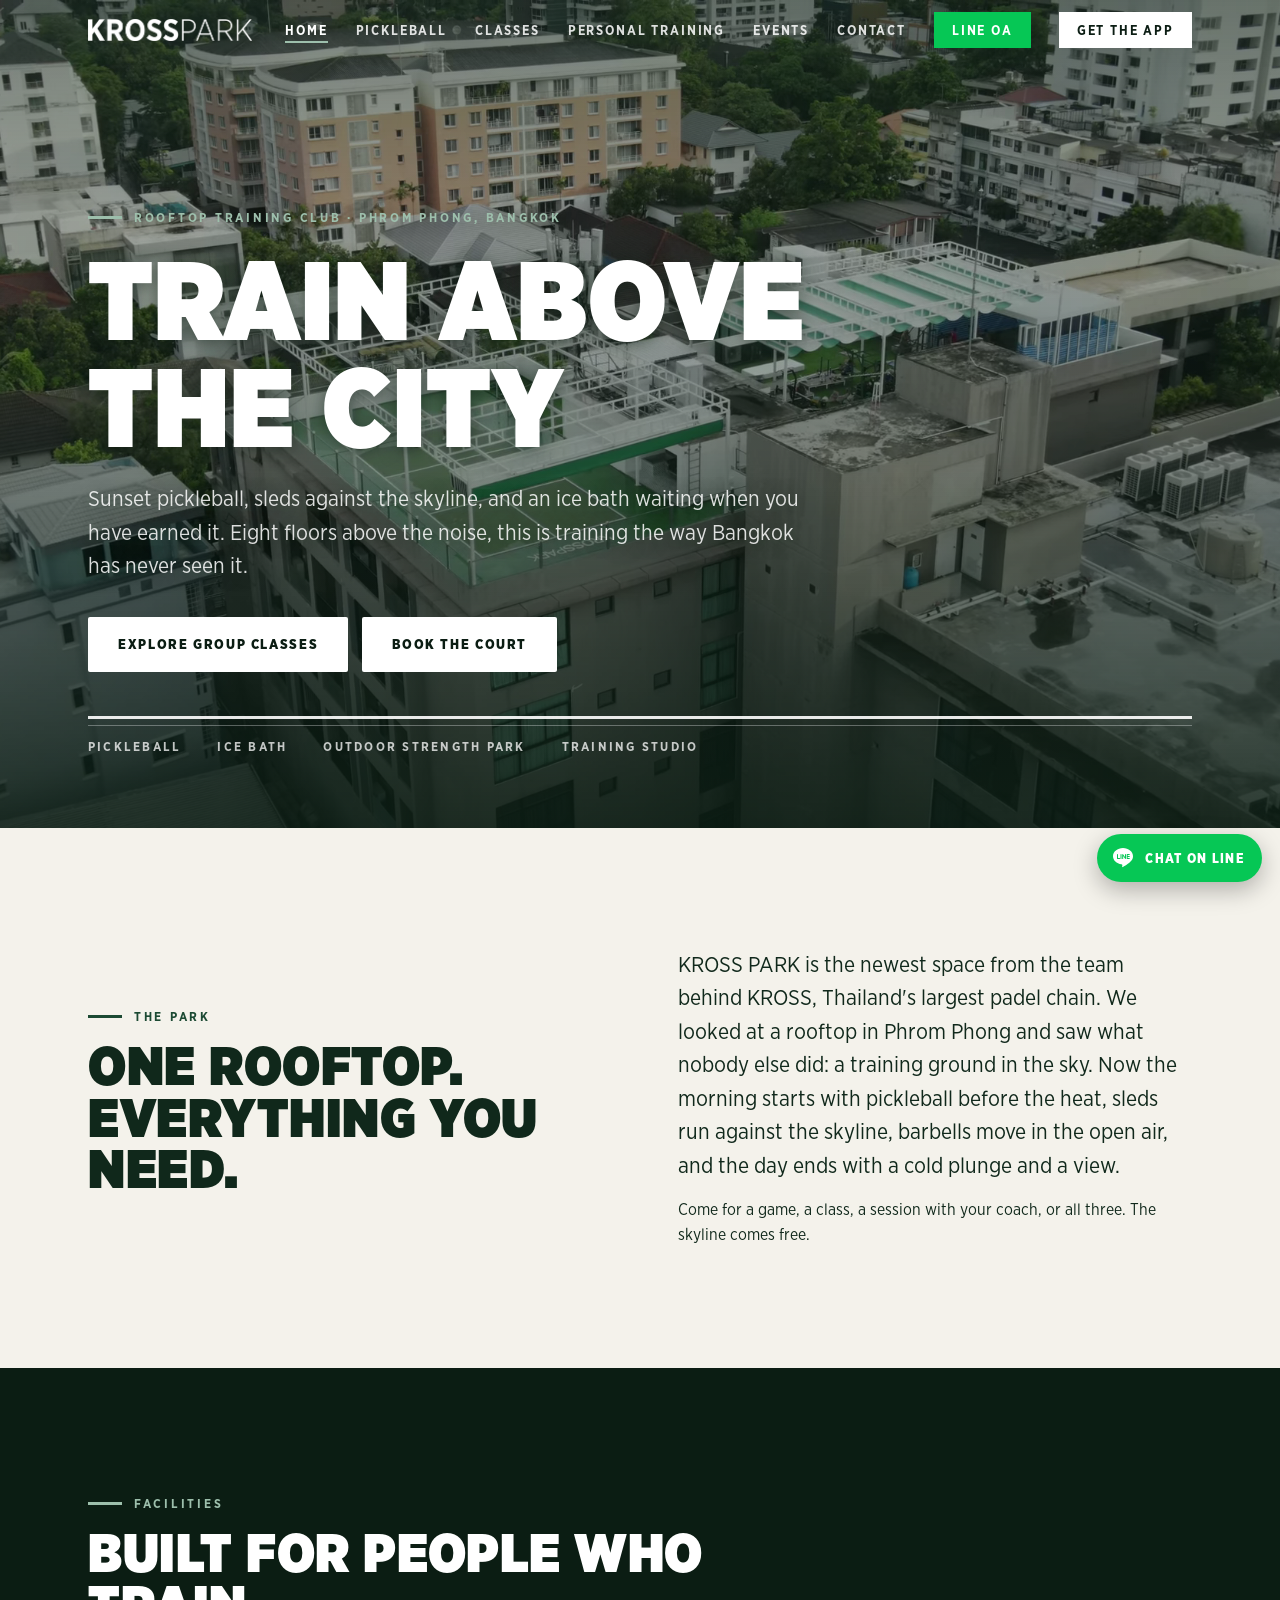
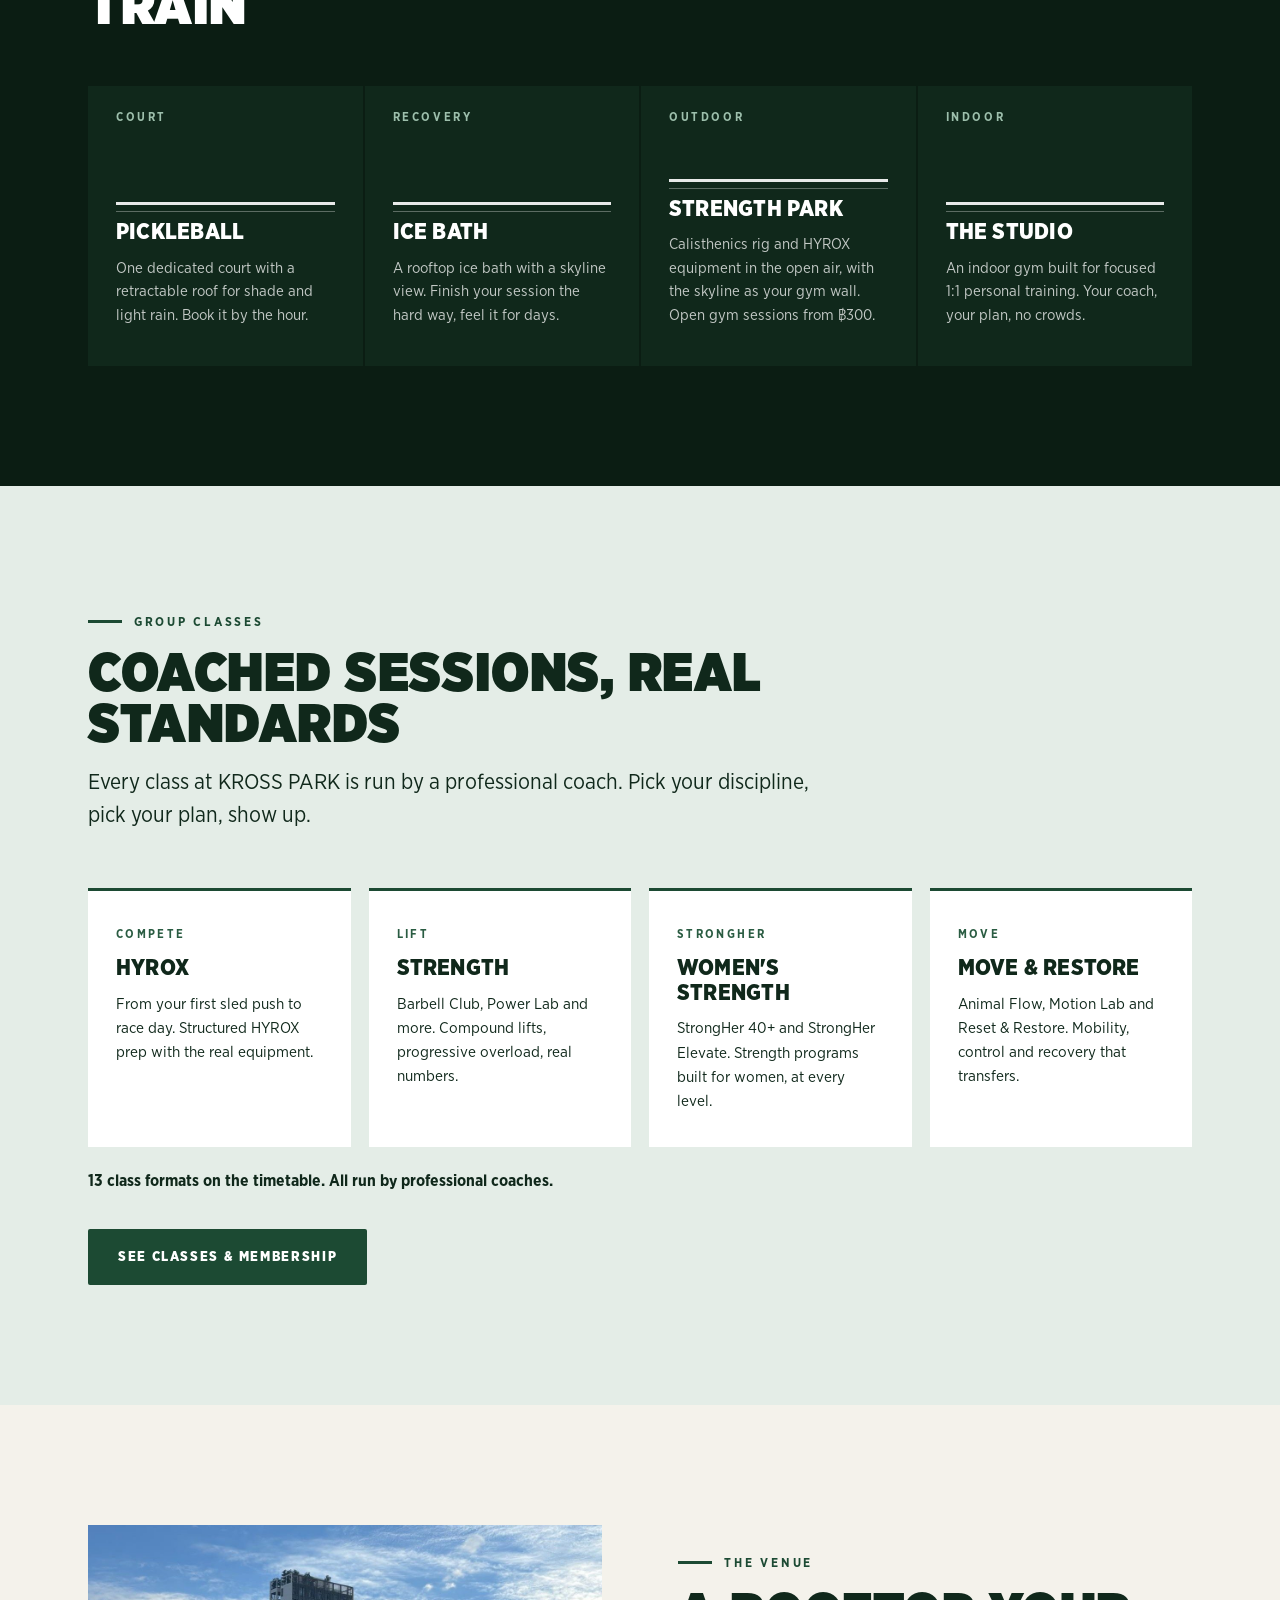
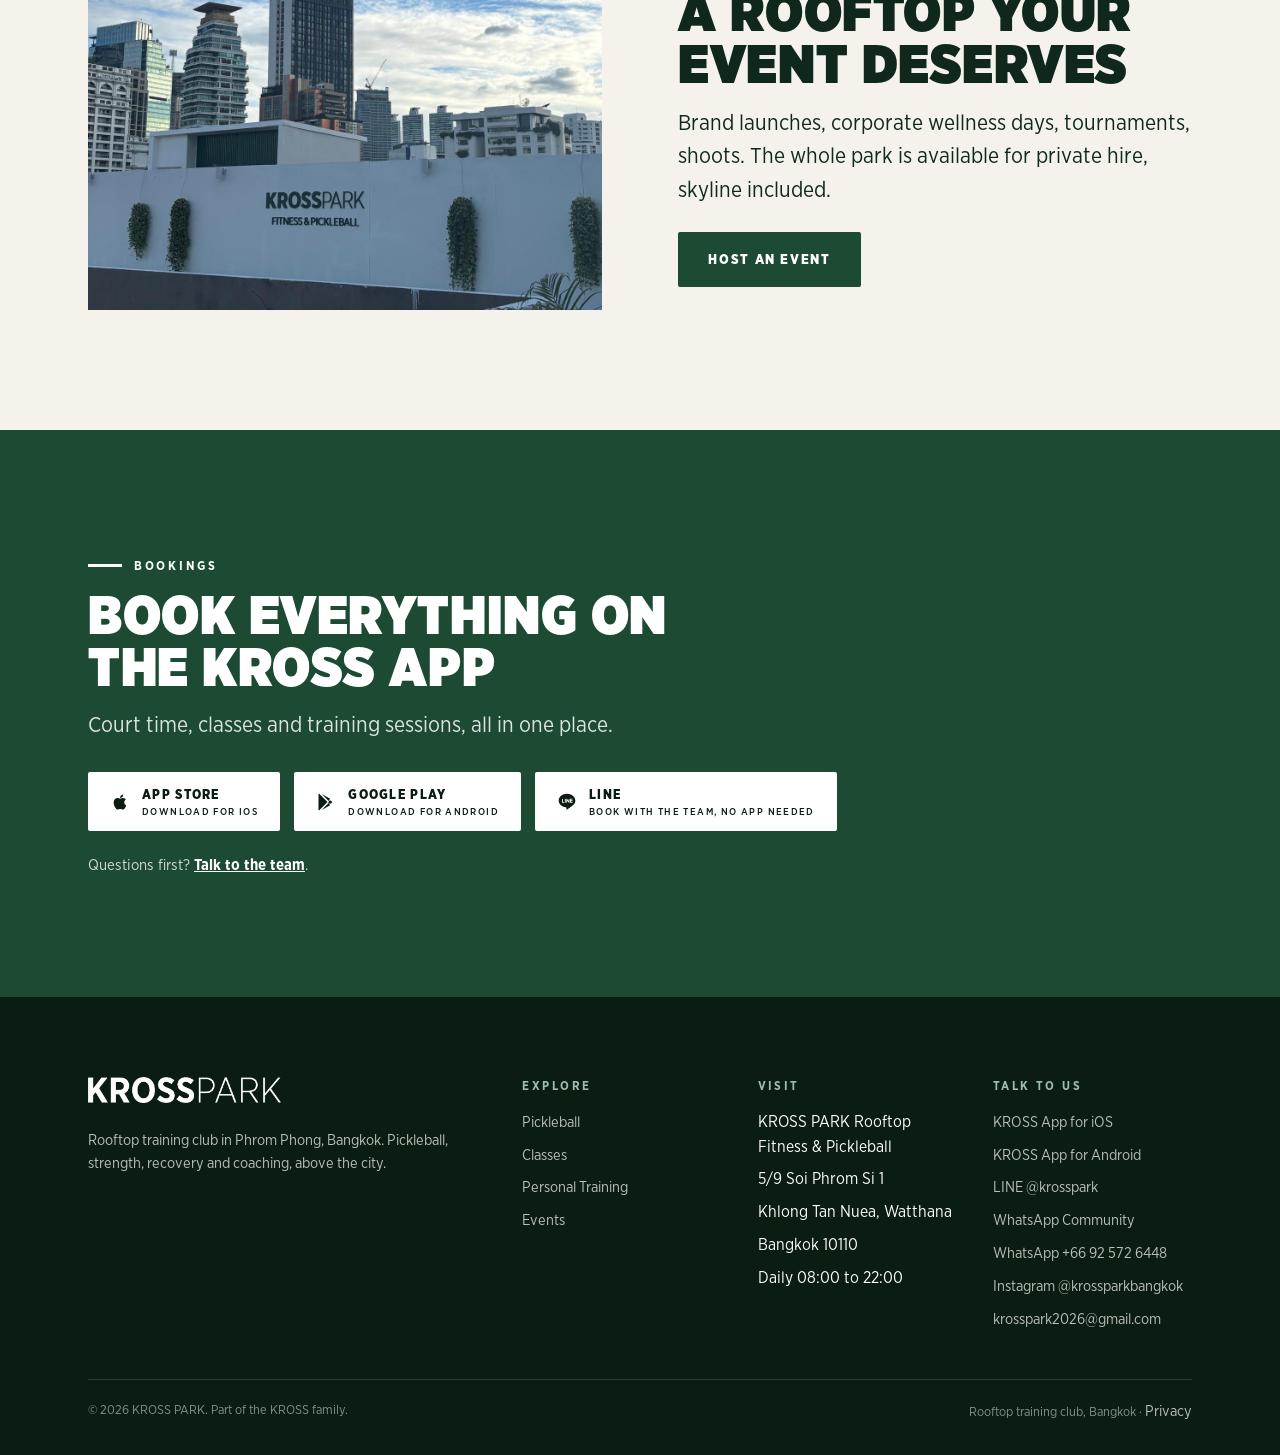
==== commit 610d9230: "Nav: hamburger menu up to 1100px so tablets do not wrap the links Co-Authored-By: Claude Fable 5.1 <" ====
--- a/site/index.html
+++ b/site/index.html
@@ -53,7 +53,7 @@
   "parentOrganization": { "@type": "Organization", "name": "KROSS" }
 }
 </script>
-<link rel="stylesheet" href="assets/styles.css?v=6be04609">
+<link rel="stylesheet" href="assets/styles.css?v=b236fd44">
 </head>
 <body>
 
--- a/site/assets/styles.css
+++ b/site/assets/styles.css
@@ -87,7 +87,7 @@
 }
 .logo span { font-weight: 400; letter-spacing: .18em; }
 .nav-links { display: flex; align-items: center; gap: 28px; list-style: none; }
-.nav-links a {
+.nav-links a { white-space: nowrap;
   text-decoration: none; font-size: .82rem; font-weight: 700;
   text-transform: uppercase; letter-spacing: .14em; opacity: .85;
 }
@@ -120,7 +120,7 @@
 .nav-toggle { display: none; background: none; border: 0; color: var(--white); cursor: pointer; }
 .nav-toggle svg { width: 30px; height: 30px; }
 
-@media (max-width: 860px) {
+@media (max-width: 1100px) {
   .nav-toggle { display: block; }
   .nav-line { display: inline-flex; margin-right: 12px; padding: 8px 12px; }
   .nav-line span { display: none; }
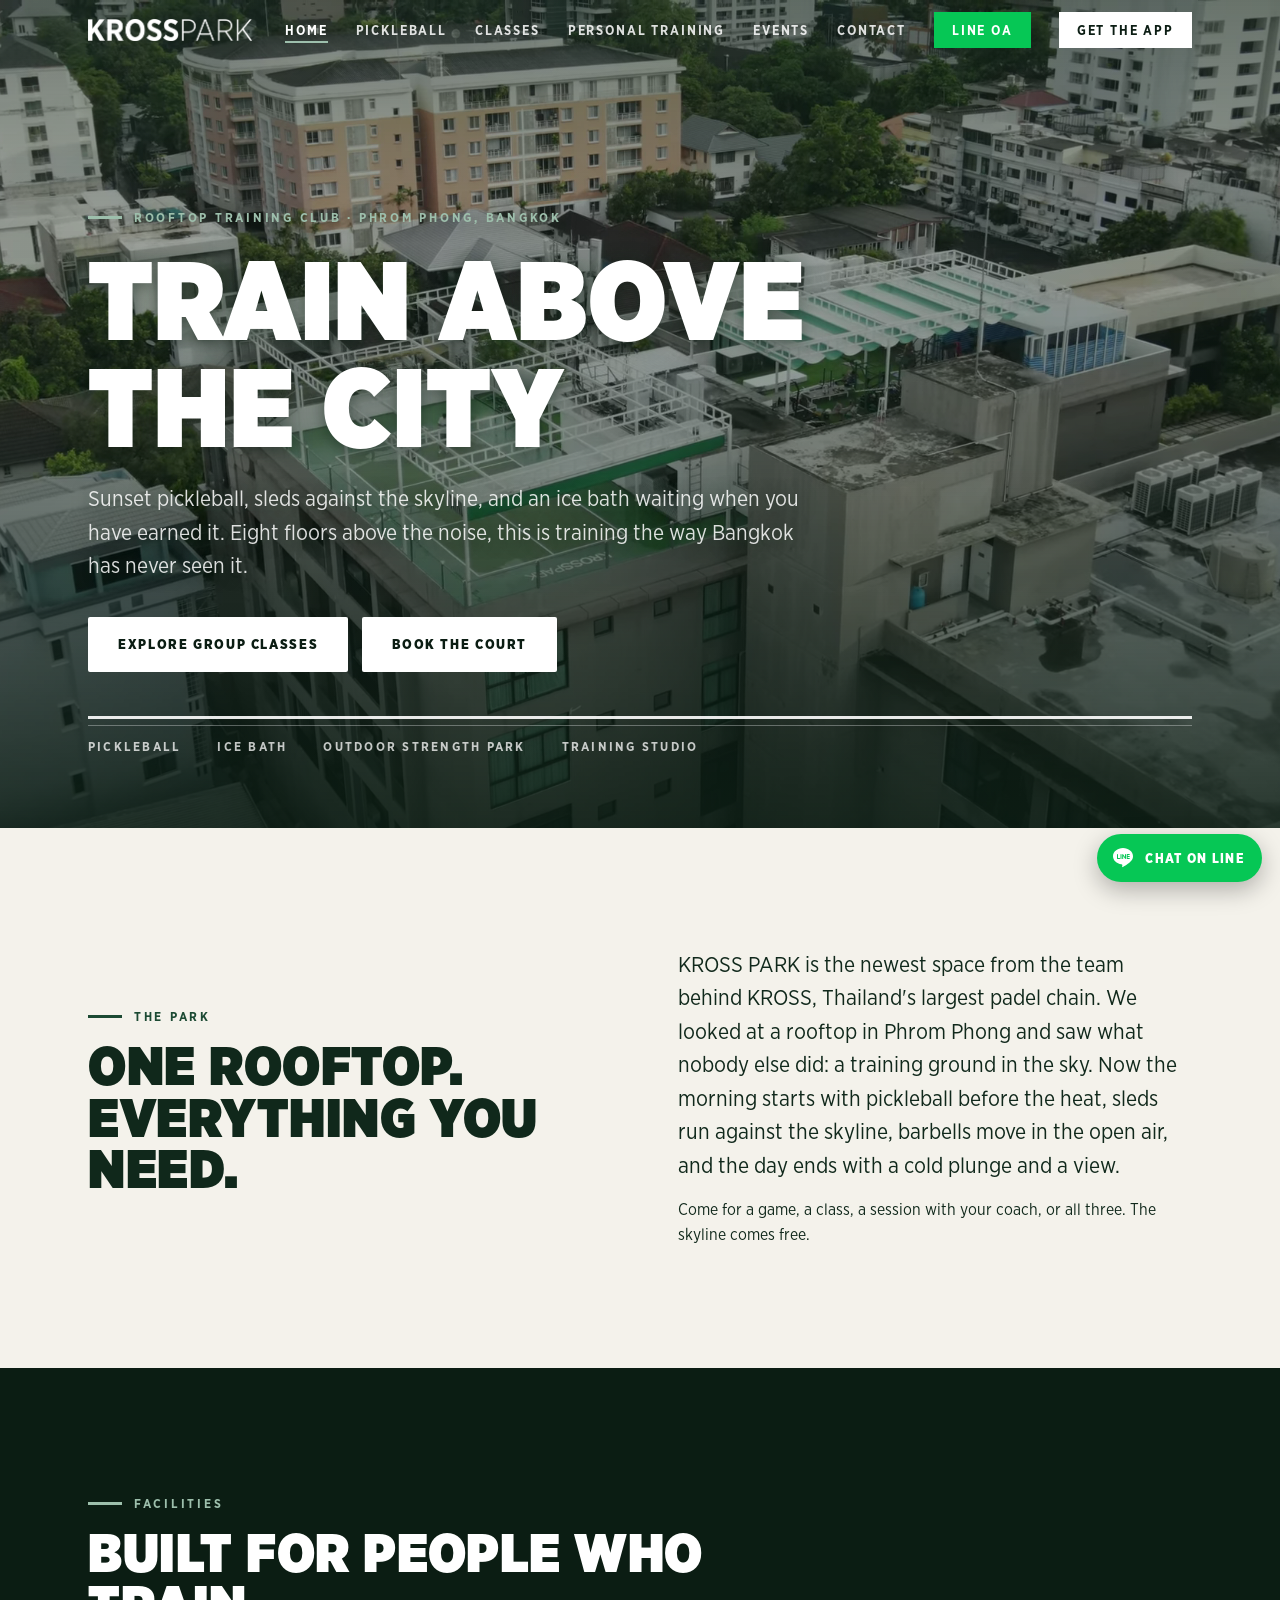
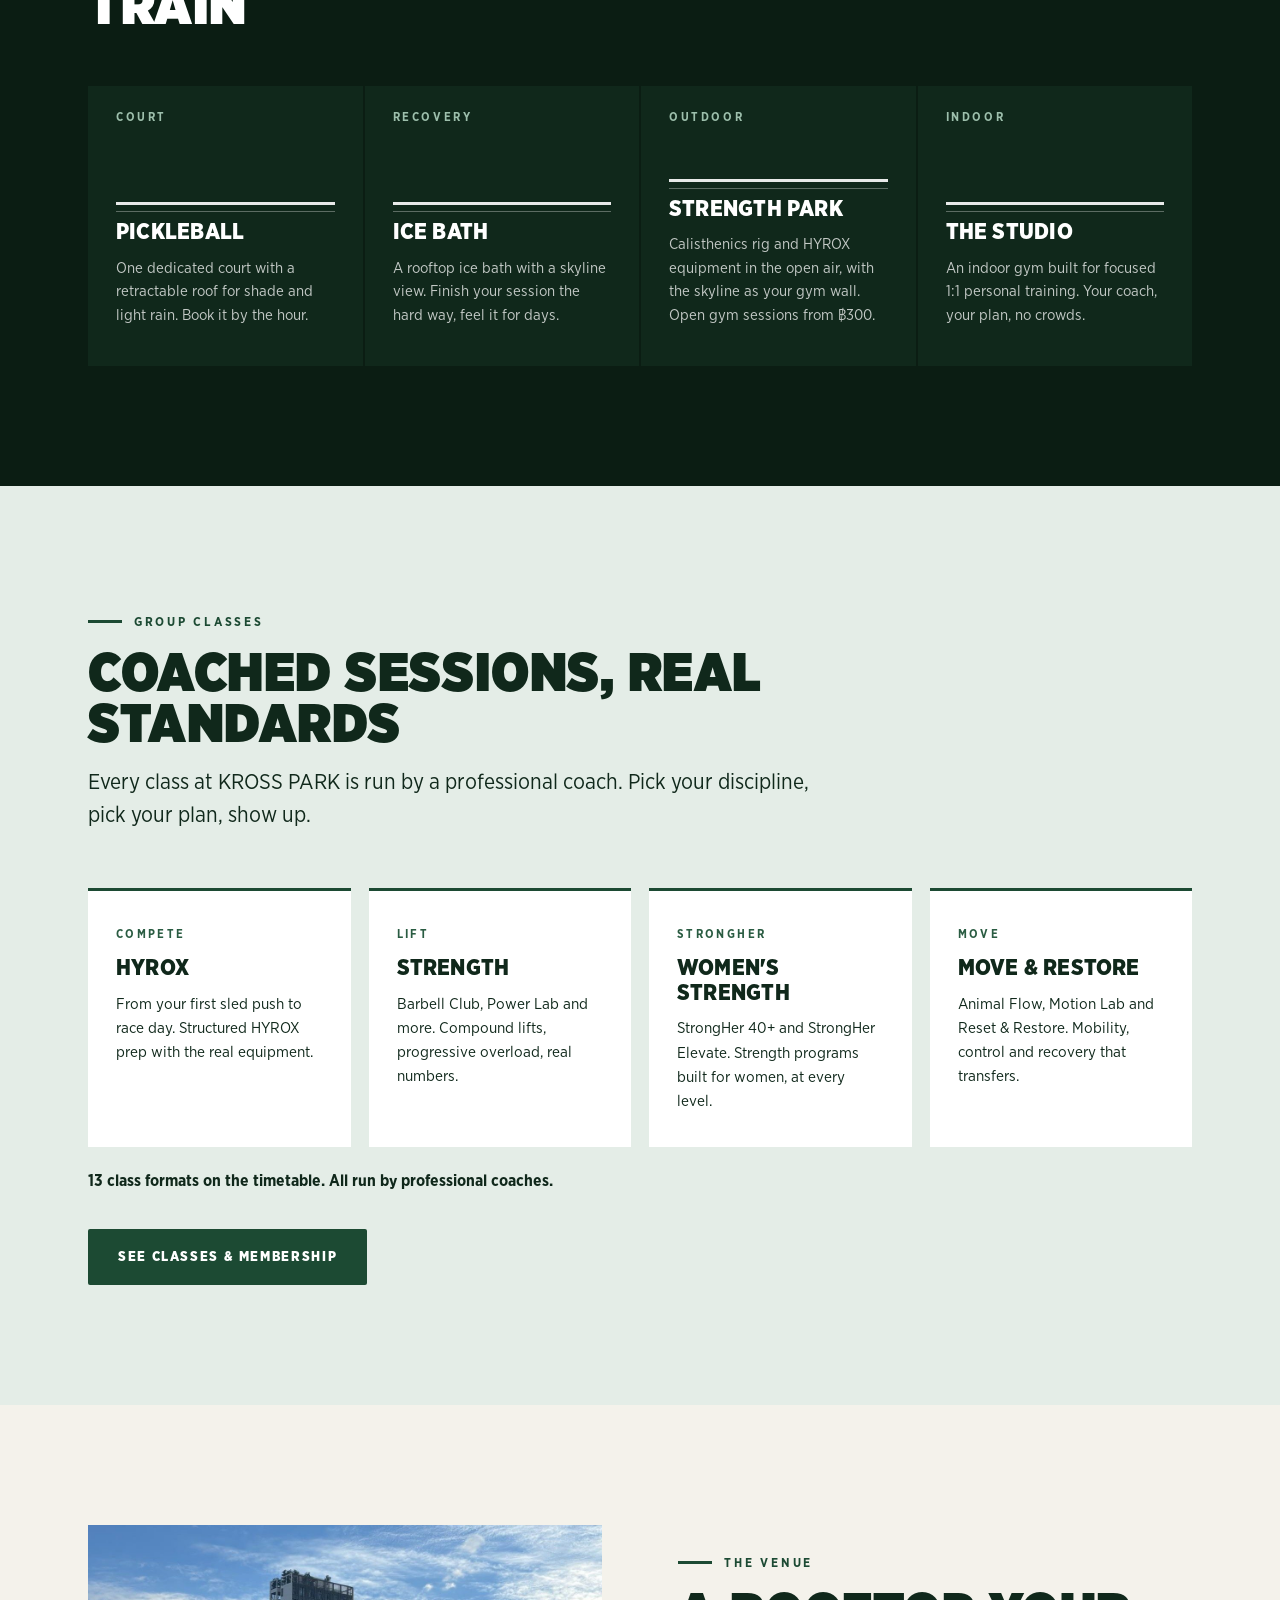
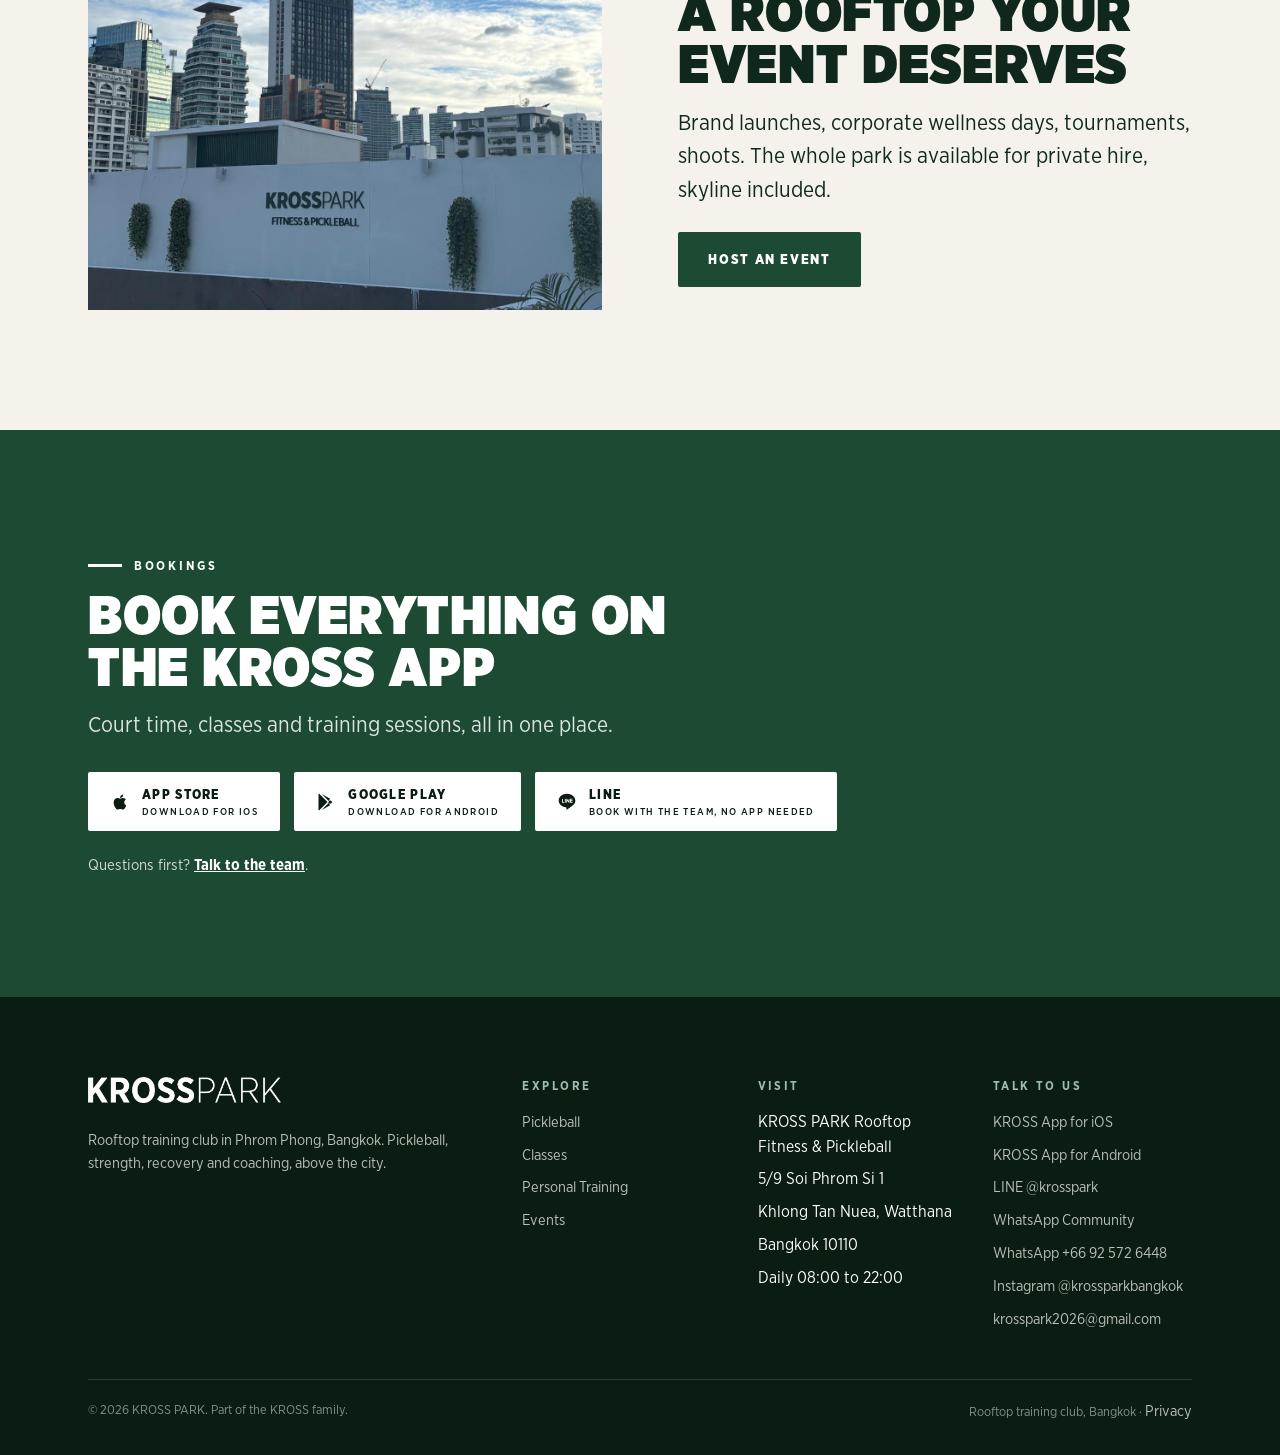
==== commit 92675b86: "Add Google Ads tag AW-18523916986 on every page Co-Authored-By: Claude Fable 5.1 <noreply@anthropic." ====
--- a/site/index.html
+++ b/site/index.html
@@ -23,6 +23,7 @@
 function gtag(){dataLayer.push(arguments);}
 gtag('js', new Date());
 gtag('config', 'G-YN3RY665Y2');
+gtag('config', 'AW-18523916986');
 </script>
 <script type="application/ld+json">
 {
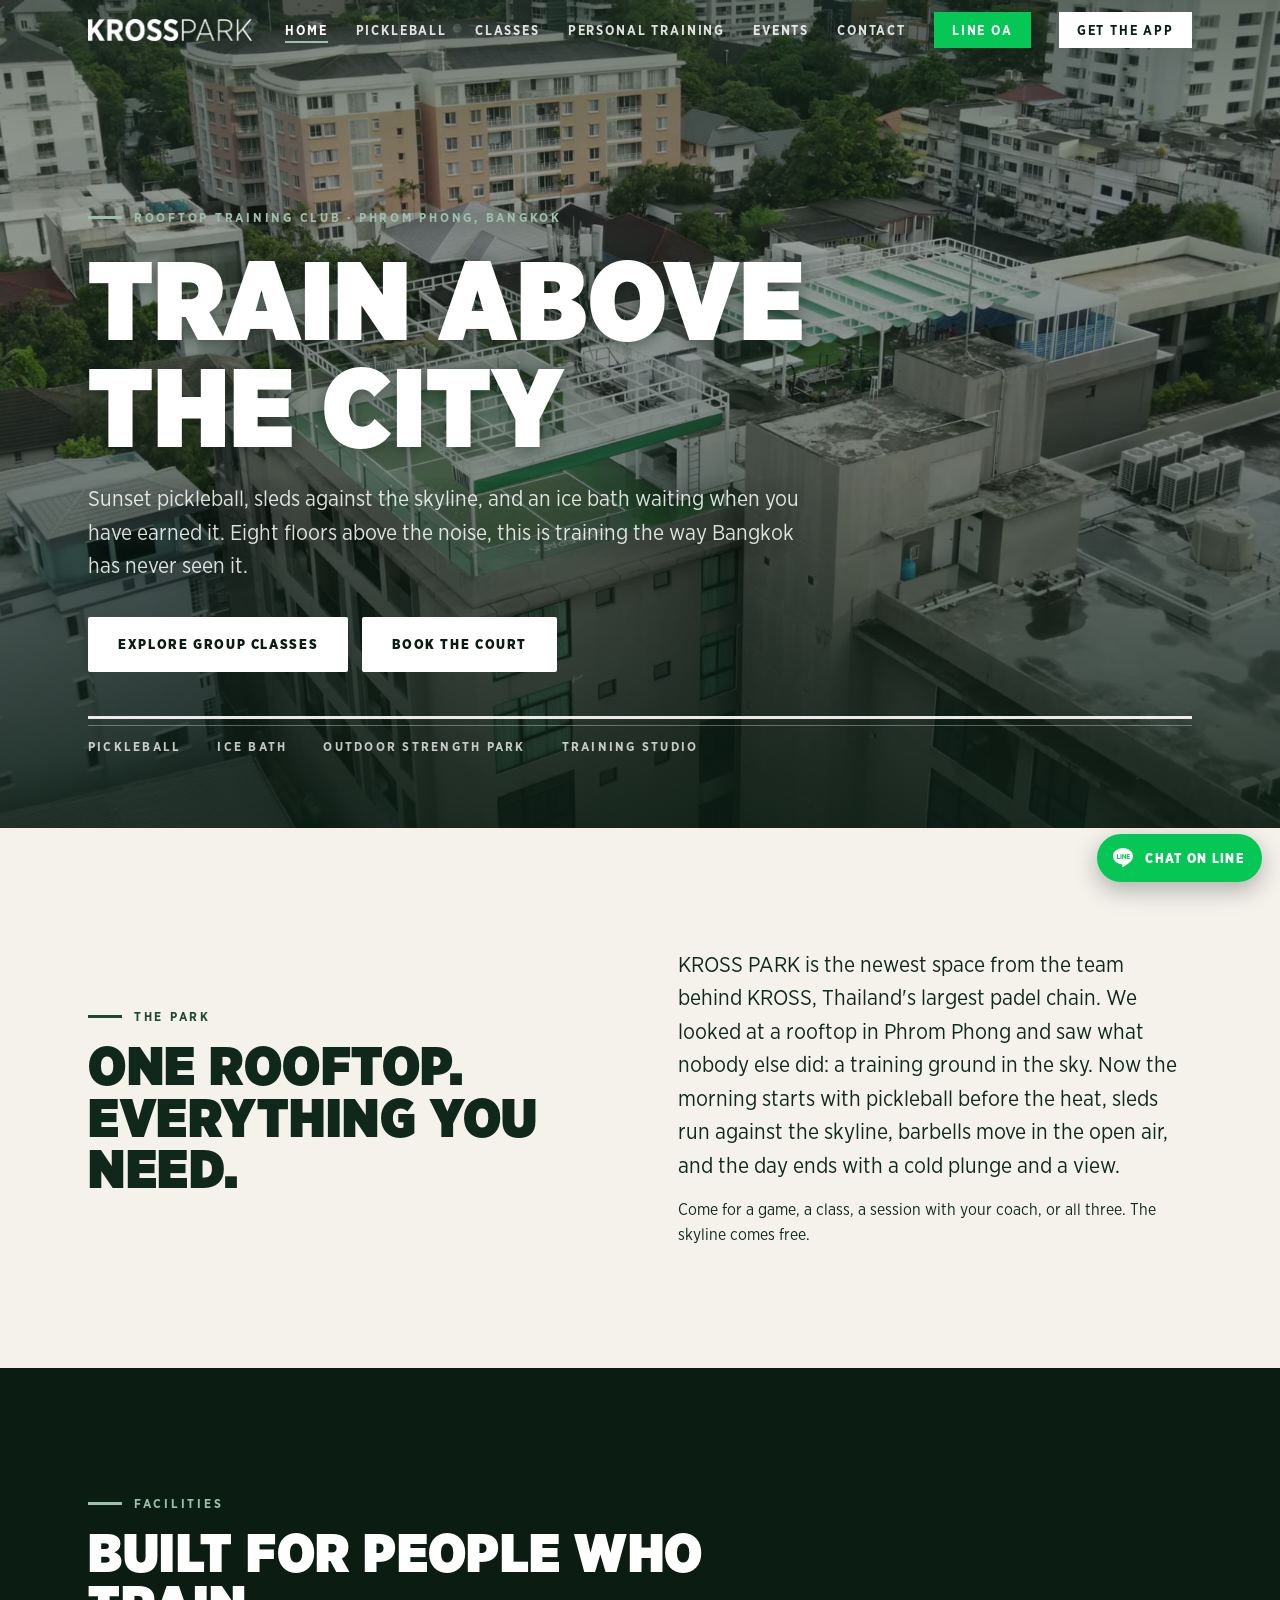
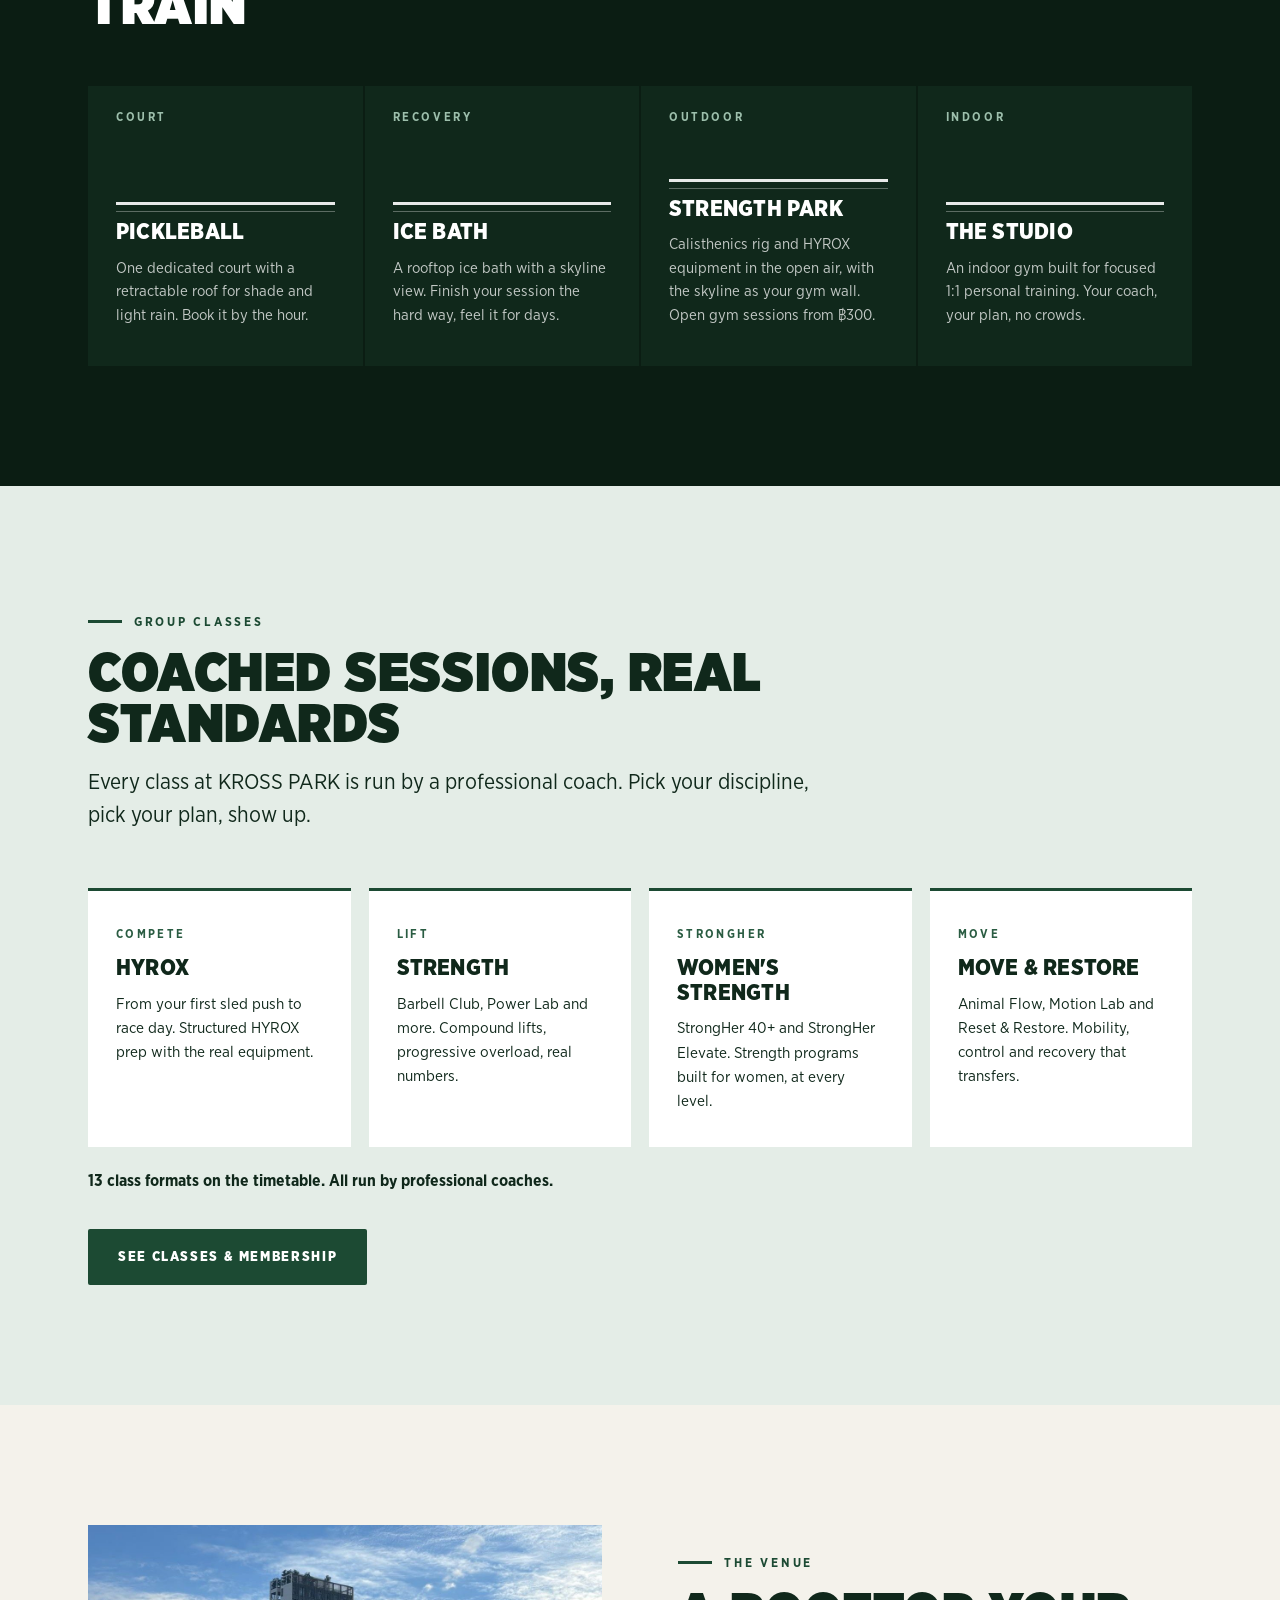
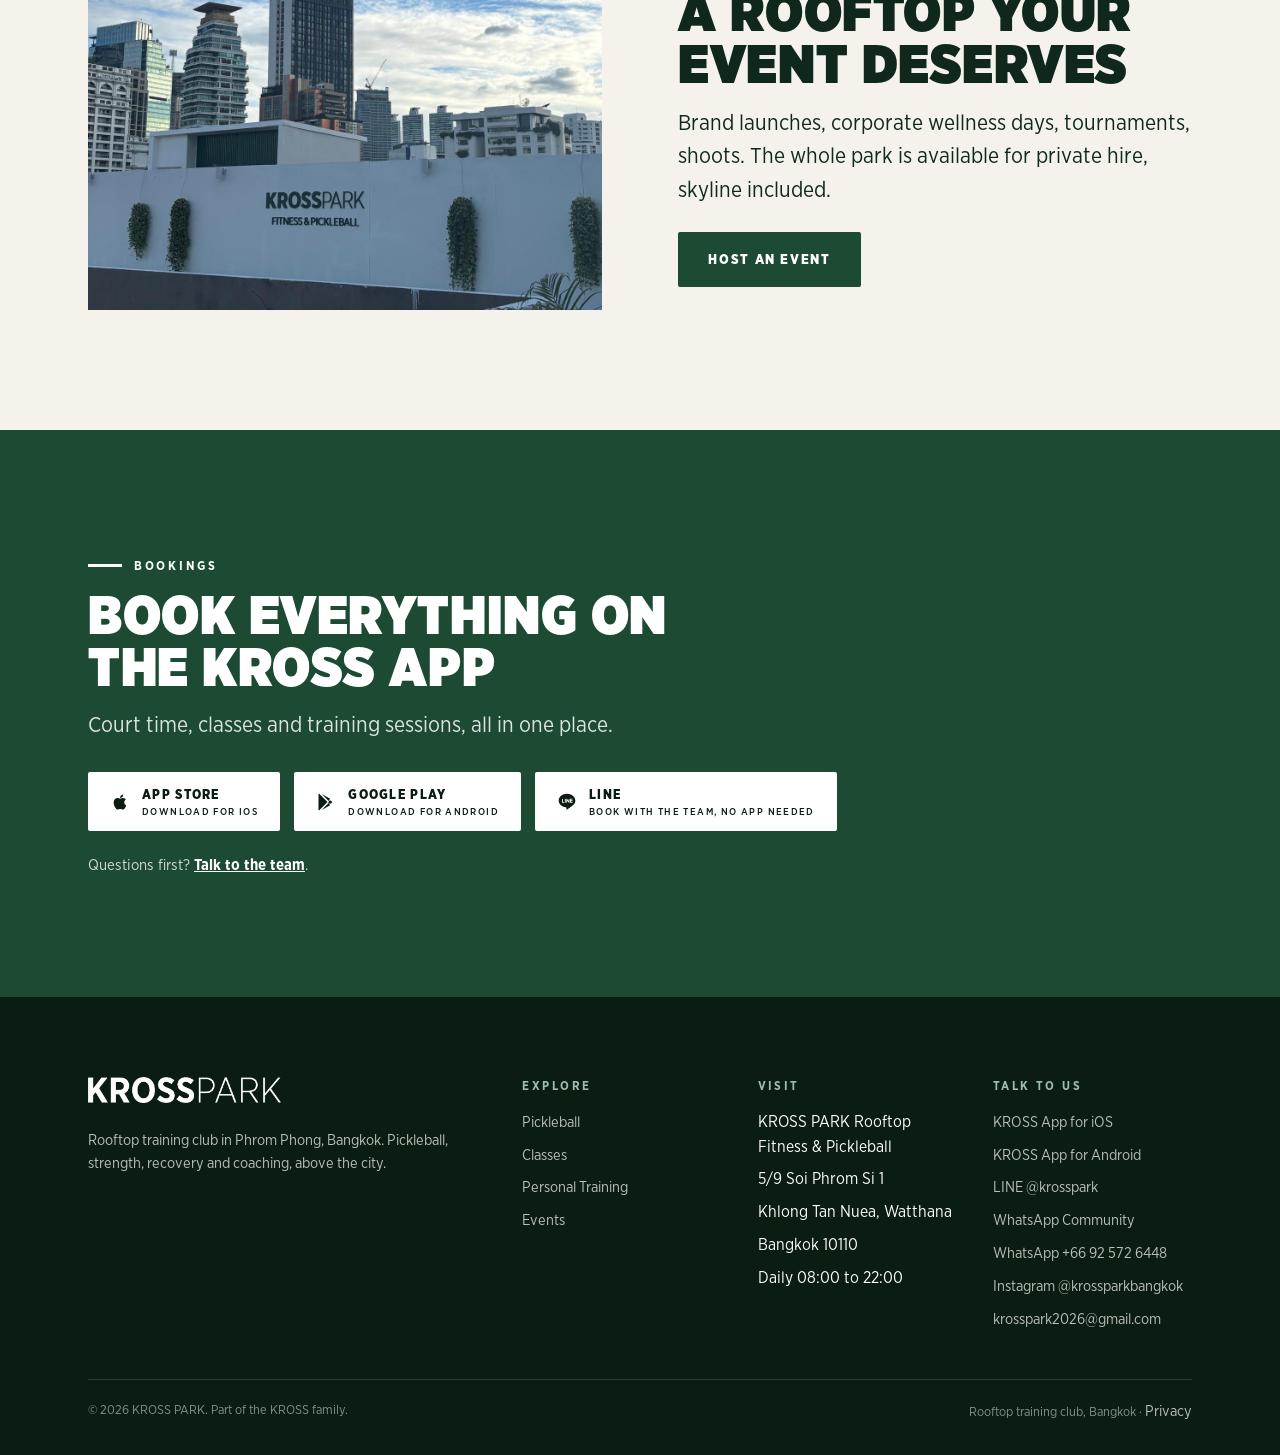
==== commit 225b0393: "Send submit_lead_form to the Ads tag on contact clicks and form submits Co-Authored-By: Claude Fable" ====
--- a/site/index.html
+++ b/site/index.html
@@ -295,10 +295,10 @@
   else if(h.indexOf('wa.me') > -1) gtag('event','contact_click',{channel:'whatsapp'});
   else if(h.indexOf('mailto:') === 0) gtag('event','contact_click',{channel:'email'});
   else lead = false;
-  
+  if(lead) gtag('event','submit_lead_form',{send_to:'AW-18523916986'});
 });
 var enq = document.querySelector('form.enquiry');
-if(enq) enq.addEventListener('submit', function(){ if(typeof gtag === 'function') gtag('event','generate_lead',{form:'enquiry'}); });
+if(enq) enq.addEventListener('submit', function(){ if(typeof gtag === 'function') { gtag('event','generate_lead',{form:'enquiry'}); gtag('event','submit_lead_form',{send_to:'AW-18523916986'}); } });
 
 </script>
 </body>
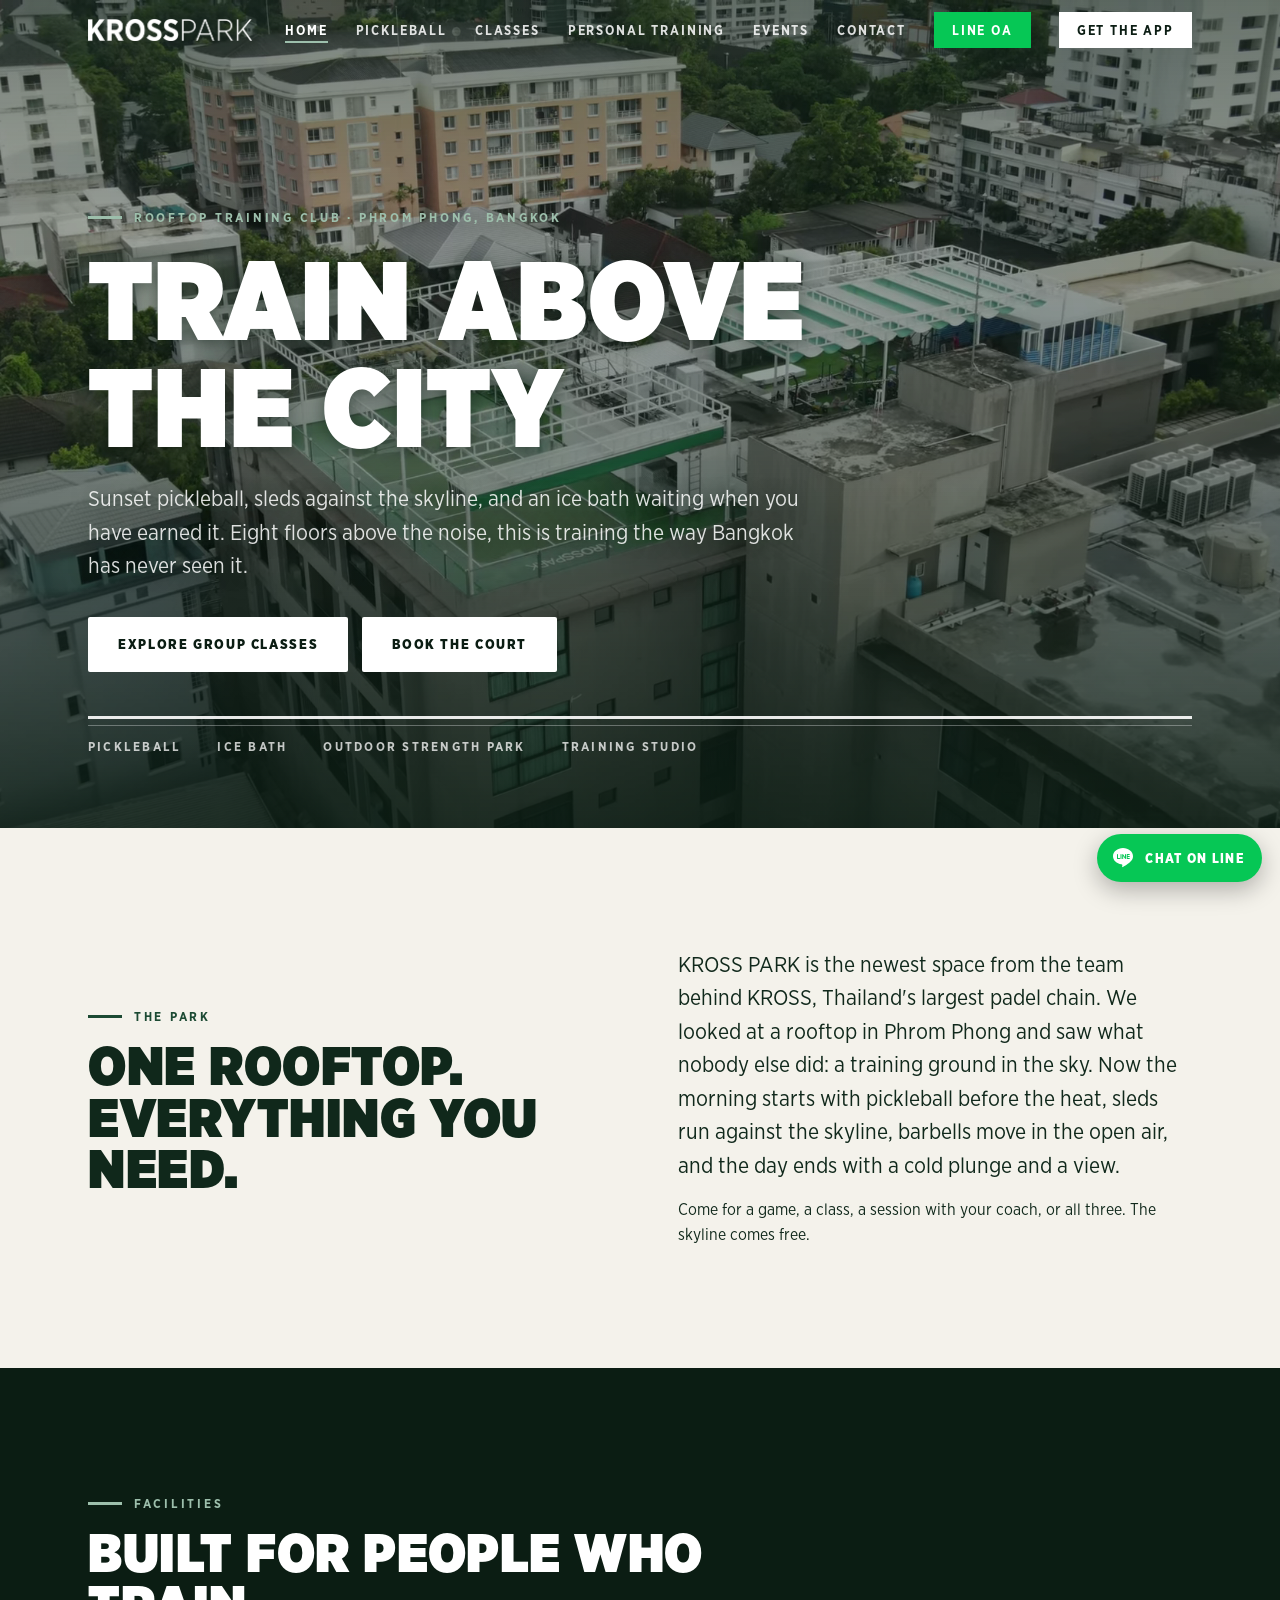
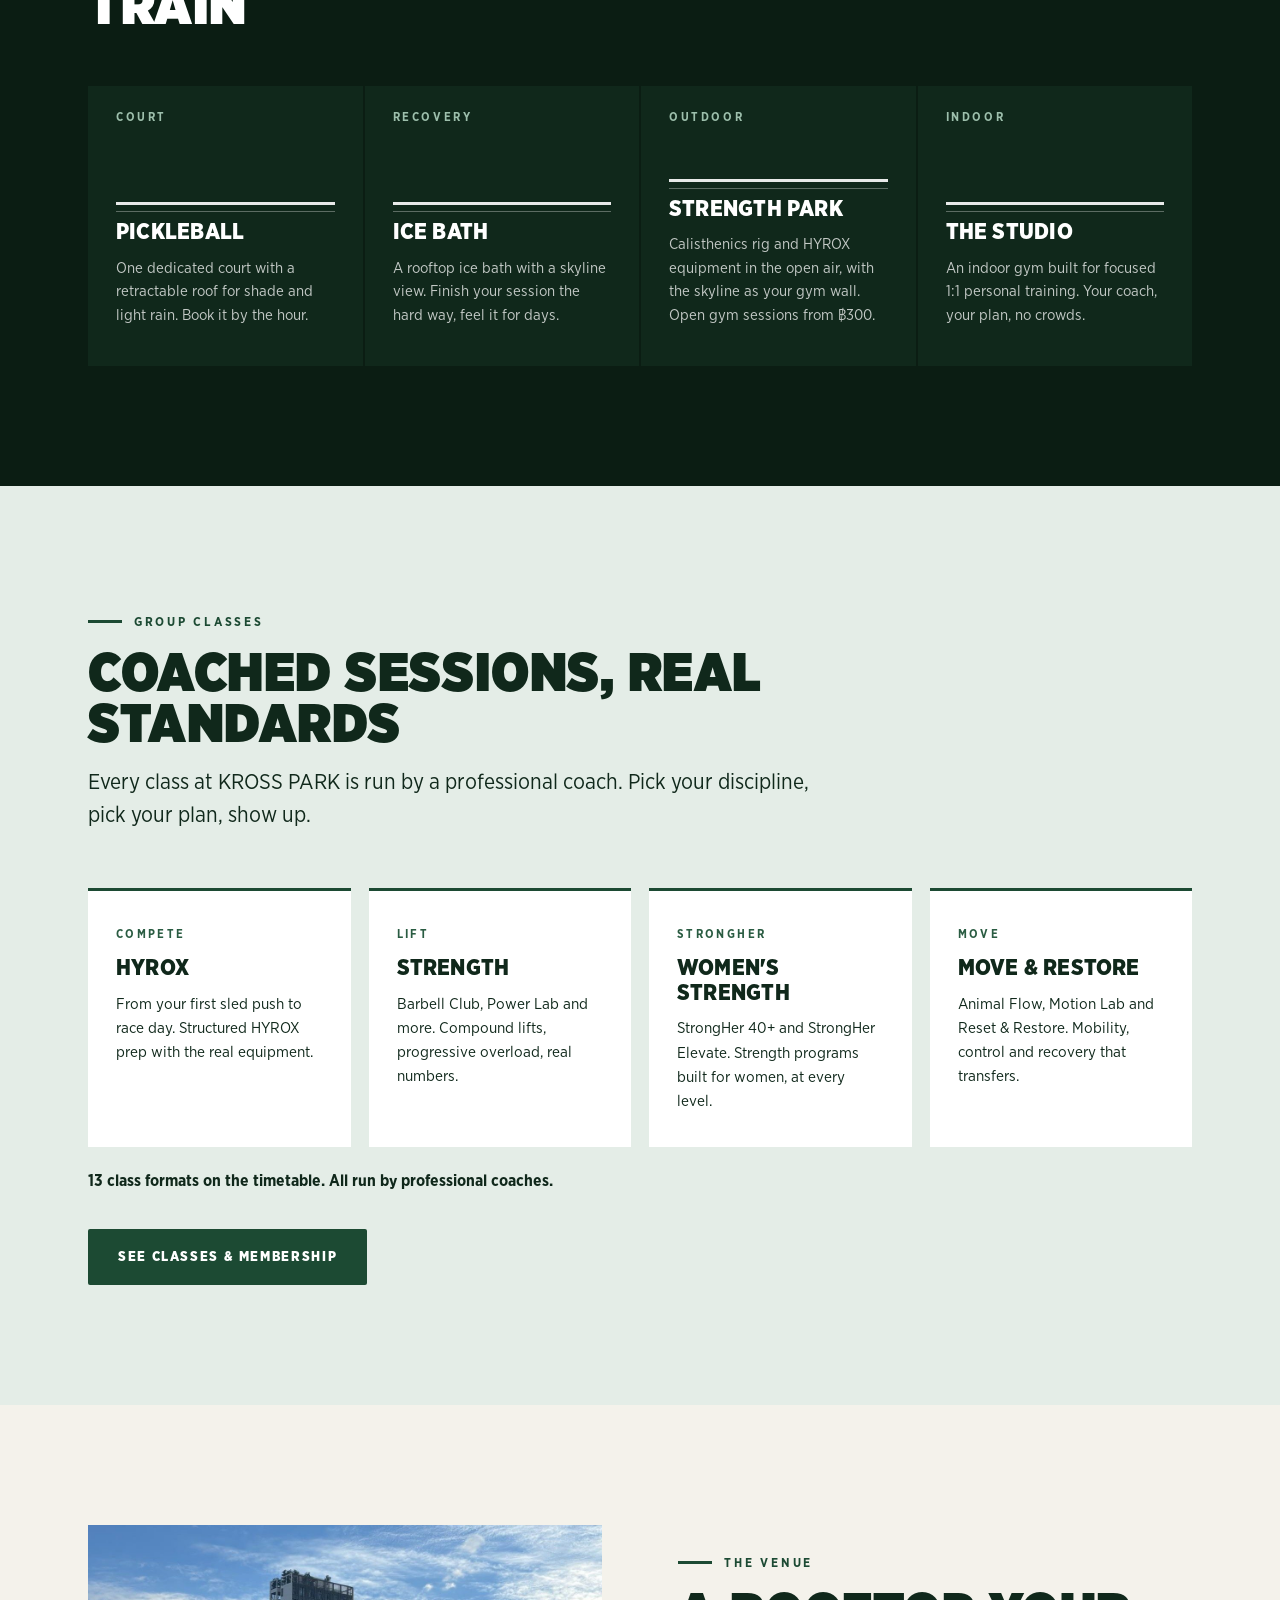
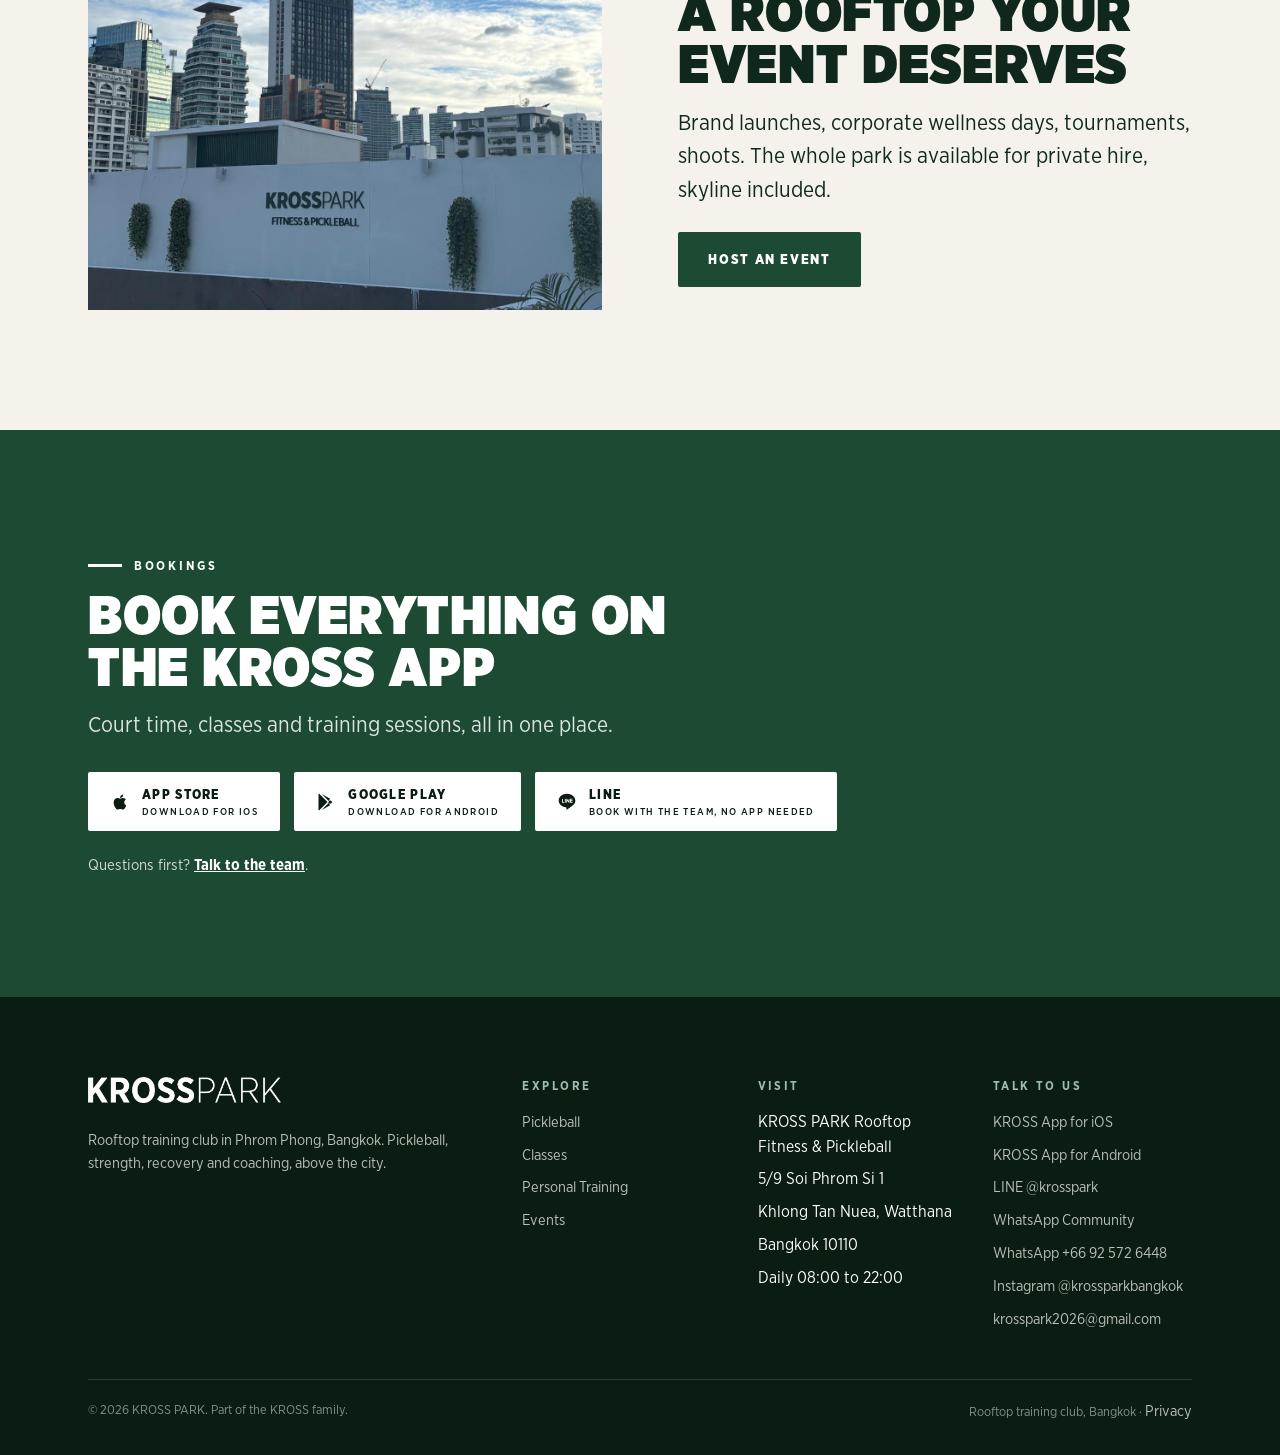
==== commit 4b775eda: "Contact form: submit in place and show an inline confirmation Co-Authored-By: Claude Fable 5.1 <nore" ====
--- a/site/index.html
+++ b/site/index.html
@@ -54,7 +54,7 @@
   "parentOrganization": { "@type": "Organization", "name": "KROSS" }
 }
 </script>
-<link rel="stylesheet" href="assets/styles.css?v=b236fd44">
+<link rel="stylesheet" href="assets/styles.css?v=f2630291">
 </head>
 <body>
 
@@ -298,7 +298,21 @@
   if(lead) gtag('event','submit_lead_form',{send_to:'AW-18523916986'});
 });
 var enq = document.querySelector('form.enquiry');
-if(enq) enq.addEventListener('submit', function(){ if(typeof gtag === 'function') { gtag('event','generate_lead',{form:'enquiry'}); gtag('event','submit_lead_form',{send_to:'AW-18523916986'}); } });
+if(enq) enq.addEventListener('submit', function(e){
+  if(typeof gtag === 'function') { gtag('event','generate_lead',{form:'enquiry'}); gtag('event','submit_lead_form',{send_to:'AW-18523916986'}); }
+  if(!window.fetch) return;  // old browser: normal submit, lands on /thanks
+  e.preventDefault();
+  var btn = enq.querySelector('button[type=submit]'), err = document.getElementById('formError');
+  btn.disabled = true; btn.textContent = 'Sending...'; err.hidden = true;
+  fetch(enq.action.replace('formsubmit.co/', 'formsubmit.co/ajax/'), {
+    method: 'POST', body: new FormData(enq), headers: {'Accept': 'application/json'}
+  }).then(function(r){ return r.json(); }).then(function(d){
+    if(!d || String(d.success) !== 'true') throw new Error(d && d.message);
+    enq.reset(); enq.hidden = true; document.getElementById('formOk').hidden = false;
+  }).catch(function(){
+    btn.disabled = false; btn.textContent = 'Send message'; err.hidden = false;
+  });
+});
 
 </script>
 </body>
--- a/site/assets/styles.css
+++ b/site/assets/styles.css
@@ -432,3 +432,9 @@
   }
   .lp-sticky .btn { flex: 1; text-align: center; padding: 14px 10px; font-size: .78rem; }
 }
+
+/* ---------- enquiry form: inline confirmation ---------- */
+.form-note { font-size: .92rem; font-weight: 700; color: #a3362b; }
+.form-ok { background: var(--white); border-top: 3px solid var(--forest-700); padding: 32px 28px; max-width: 34em; }
+.form-ok p { font-size: 1rem; }
+[hidden] { display: none !important; }
